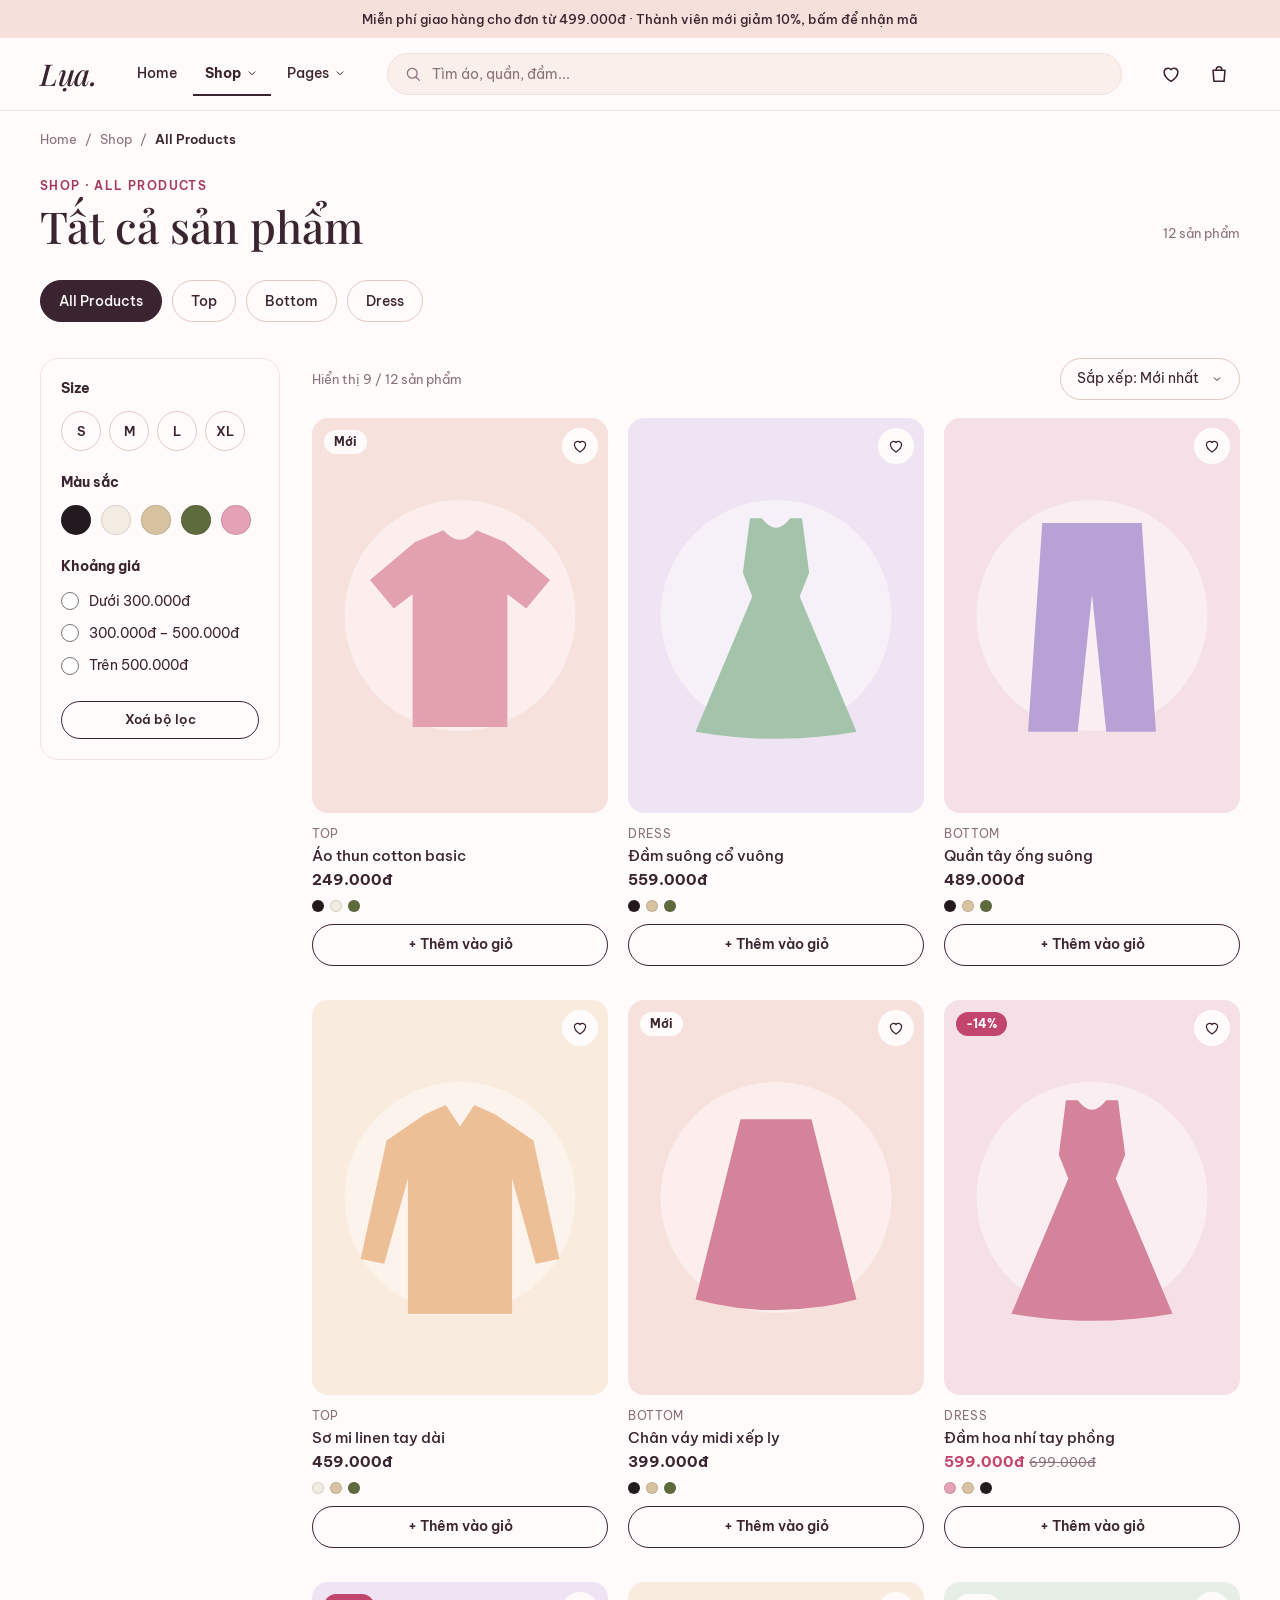
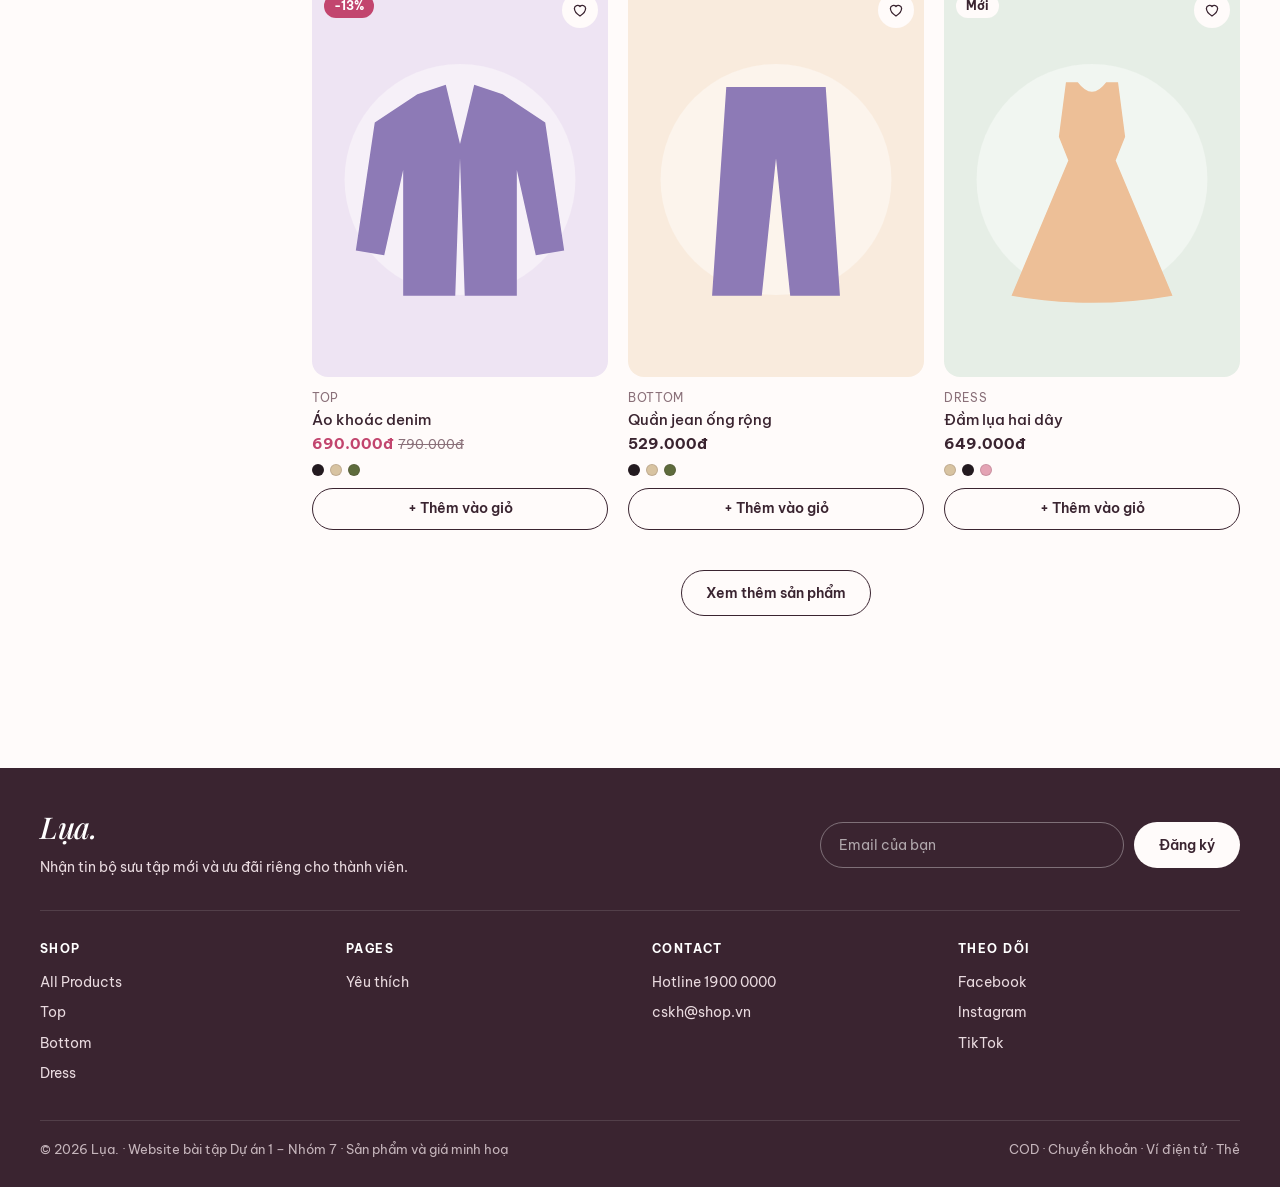
==== all-products.html @ 404c6734 "Web Lụa. theo mockup: Home, All Products, Top, Bottom, Dress, Quick add Co-Authored-By: Claude Opus " ====
<!doctype html>
<html lang="vi">
<head>
  <meta charset="utf-8">
  <meta name="viewport" content="width=device-width, initial-scale=1">
  <title>Tất cả sản phẩm · Lụa.</title>
  <meta name="description" content="Lụa. – shop thời trang nữ: áo, quần, chân váy và đầm màu pastel. Website bài tập Nhóm 7.">
  <meta name="theme-color" content="#FFFBFA">
  <link rel="icon" href="images/favicon.svg" type="image/svg+xml">
  <link rel="preconnect" href="https://fonts.googleapis.com">
  <link rel="preconnect" href="https://fonts.gstatic.com" crossorigin>
  <link rel="stylesheet" href="https://fonts.googleapis.com/css2?family=Be+Vietnam+Pro:wght@400;500;600;700&amp;family=Playfair+Display:ital,wght@0,400..700;1,400..700&amp;display=swap">
  <link rel="stylesheet" href="style.css">
</head>
<body data-page="all-products">
  <a class="skip" href="#main">Bỏ qua menu</a>
  <div class="announce">
    <button type="button" data-open="promo"><span class="d-only">Miễn phí giao hàng cho đơn từ 499.000đ · Thành viên mới giảm 10%, bấm để nhận mã</span><span class="m-only">Giảm 10% cho đơn đầu tiên · Nhận mã</span></button>
  </div>
  <header class="site-header">
    <div class="wrap header-row">
      <div class="h-left m-only">
        <button type="button" class="icon-btn" data-open="menu" aria-label="Mở menu"><svg viewBox="0 0 24 24" fill="none" stroke="currentColor" stroke-width="1.7" stroke-linecap="round" stroke-linejoin="round" aria-hidden="true"><path d="M4 7h16M4 12h16M4 17h11"/></svg></button>
        <button type="button" class="icon-btn" data-open="search" aria-label="Tìm kiếm"><svg viewBox="0 0 24 24" fill="none" stroke="currentColor" stroke-width="1.7" stroke-linecap="round" stroke-linejoin="round" aria-hidden="true"><circle cx="11" cy="11" r="6.5"/><path d="m16 16 4.5 4.5"/></svg></button>
      </div>
      <a class="logo" href="index.html" aria-label="Lụa. – về trang chủ">Lụa.</a>
      <nav class="main-nav d-only" aria-label="Menu chính">
        <a href="index.html">Home</a>
        <div class="dd">
          <a href="all-products.html" class="on">Shop <svg viewBox="0 0 24 24" fill="none" stroke="currentColor" stroke-width="1.7" stroke-linecap="round" stroke-linejoin="round" aria-hidden="true"><path d="m7 10 5 5 5-5"/></svg></a>
          <div class="dd-menu">
            <a href="all-products.html">All Products</a>
            <a href="top.html">Top</a>
            <a href="bottom.html">Bottom</a>
            <a href="dress.html">Dress</a>
            <a href="cart.html" data-page-link="cart" hidden>Shopping Cart</a>
            <a href="checkout.html" data-page-link="checkout" hidden>Checkout</a>
          </div>
        </div>
        <div class="dd">
          <button type="button">Pages <svg viewBox="0 0 24 24" fill="none" stroke="currentColor" stroke-width="1.7" stroke-linecap="round" stroke-linejoin="round" aria-hidden="true"><path d="m7 10 5 5 5-5"/></svg></button>
          <div class="dd-menu">
            <a href="about.html" data-page-link="about" hidden>About Us</a>
            <a href="faq.html" data-page-link="faq" hidden>FAQ</a>
            <button type="button" data-open="wish">Yêu thích</button>
            <a href="orders.html" data-page-link="orders" hidden>Orders</a>
            <a href="address.html" data-page-link="address" hidden>Address</a>
          </div>
        </div>
        <a href="contact.html" data-page-link="contact" hidden>Contact</a>
      </nav>
      <form class="search d-only" action="all-products.html" role="search">
        <svg viewBox="0 0 24 24" fill="none" stroke="currentColor" stroke-width="1.7" stroke-linecap="round" stroke-linejoin="round" aria-hidden="true"><circle cx="11" cy="11" r="6.5"/><path d="m16 16 4.5 4.5"/></svg>
        <input type="search" name="q" placeholder="Tìm áo, quần, đầm..." aria-label="Tìm sản phẩm" maxlength="60">
      </form>
      <div class="header-icons">
        <button type="button" class="icon-btn" data-open="wish" aria-label="Yêu thích"><svg viewBox="0 0 24 24" fill="none" stroke="currentColor" stroke-width="1.7" stroke-linecap="round" stroke-linejoin="round" aria-hidden="true"><path d="M12 20s-7.5-4.6-7.5-10.2A4.3 4.3 0 0 1 12 7.3a4.3 4.3 0 0 1 7.5 2.5C19.5 15.4 12 20 12 20z"/></svg></button>
        <a class="icon-btn d-only" href="profile.html" data-page-link="profile" hidden aria-label="Tài khoản"><svg viewBox="0 0 24 24" fill="none" stroke="currentColor" stroke-width="1.7" stroke-linecap="round" stroke-linejoin="round" aria-hidden="true"><circle cx="12" cy="8" r="3.6"/><path d="M5 20c1-3.6 3.8-5.6 7-5.6s6 2 7 5.6"/></svg></a>
        <button type="button" class="icon-btn" data-open="bag" aria-label="Giỏ hàng"><svg viewBox="0 0 24 24" fill="none" stroke="currentColor" stroke-width="1.7" stroke-linecap="round" stroke-linejoin="round" aria-hidden="true"><path d="M5.5 8h13l-1 12h-11l-1-12z"/><path d="M9 8V7a3 3 0 0 1 6 0v1"/></svg><span class="count-dot zero" data-cart-count>0</span></button>
      </div>
    </div>
  </header>

  <main id="main" class="wrap listing">
    <div class="subbar m-only">
      <a href="index.html" aria-label="Về trang chủ"><svg viewBox="0 0 24 24" fill="none" stroke="currentColor" stroke-width="1.7" stroke-linecap="round" stroke-linejoin="round" aria-hidden="true"><path d="m14 6-6 6 6 6"/></svg></a>
      <span id="subTitle">Tất cả sản phẩm</span>
      <small>SHOP</small>
    </div>
    <nav class="crumbs d-only" aria-label="Đường dẫn">
      <a href="index.html">Home</a><span>/</span><a href="all-products.html">Shop</a><span>/</span><b id="crumbLast">All Products</b>
    </nav>
    <div class="page-head">
      <div>
        <p class="eyebrow" id="pageEyebrow">Shop · All Products</p>
        <h1 id="pageTitle">Tất cả sản phẩm</h1>
      </div>
      <p class="count" id="resultCount"></p>
    </div>
    <p class="search-note" id="searchNote" hidden>Kết quả cho “<b id="searchTerm"></b>”<a class="link" href="all-products.html">Xoá tìm kiếm</a></p>
    <nav class="chips" aria-label="Danh mục">
        <a href="all-products.html" class="on" aria-current="page">All Products</a>
        <a href="top.html">Top</a>
        <a href="bottom.html">Bottom</a>
        <a href="dress.html">Dress</a>
    </nav>
    <div class="shop">
      <aside class="side d-only" aria-label="Bộ lọc">
        <h3>Size</h3>
        <div class="sizes"><button type="button" class="size" data-size="S" aria-pressed="false">S</button><button type="button" class="size" data-size="M" aria-pressed="false">M</button><button type="button" class="size" data-size="L" aria-pressed="false">L</button><button type="button" class="size" data-size="XL" aria-pressed="false">XL</button></div>
        <h3>Màu sắc</h3>
        <div class="swatches"><button type="button" class="swatch" data-color="Đen" style="--c:#231A1F" aria-pressed="false" aria-label="Đen" title="Đen"></button><button type="button" class="swatch" data-color="Trắng kem" style="--c:#F3ECE2" aria-pressed="false" aria-label="Trắng kem" title="Trắng kem"></button><button type="button" class="swatch" data-color="Be" style="--c:#D8C3A1" aria-pressed="false" aria-label="Be" title="Be"></button><button type="button" class="swatch" data-color="Xanh rêu" style="--c:#5E6B3C" aria-pressed="false" aria-label="Xanh rêu" title="Xanh rêu"></button><button type="button" class="swatch" data-color="Hồng" style="--c:#E4A3B4" aria-pressed="false" aria-label="Hồng" title="Hồng"></button></div>
        <h3>Khoảng giá</h3>
        <div class="prices">
            <label><input type="radio" name="price" value="lt300"> Dưới 300.000đ</label>
            <label><input type="radio" name="price" value="mid"> 300.000đ – 500.000đ</label>
            <label><input type="radio" name="price" value="gt500"> Trên 500.000đ</label>
        </div>
        <button type="button" class="btn btn-line btn-sm btn-block" data-clear>Xoá bộ lọc</button>
      </aside>
      <section class="shop-main" aria-label="Sản phẩm">
        <div class="toolbar">
          <div class="sizes m-only" aria-label="Lọc theo size"><button type="button" class="size" data-size="S" aria-pressed="false">S</button><button type="button" class="size" data-size="M" aria-pressed="false">M</button><button type="button" class="size" data-size="L" aria-pressed="false">L</button><button type="button" class="size" data-size="XL" aria-pressed="false">XL</button></div>
          <p class="active-filters d-only" id="activeFilters"></p>
          <label class="sort"><span class="sr">Sắp xếp</span>
            <select id="sort">
              <option value="new">Sắp xếp: Mới nhất</option>
              <option value="asc">Giá: thấp đến cao</option>
              <option value="desc">Giá: cao đến thấp</option>
            </select>
          </label>
        </div>
        <div class="grid grid-3" id="listing"></div>
        <button type="button" class="btn btn-line btn-more" id="more" hidden>Xem thêm sản phẩm</button>
      </section>
    </div>
  </main>

  <footer class="site-footer" id="lien-he">
    <div class="wrap">
      <div class="f-top">
        <div>
          <a class="logo" href="index.html">Lụa.</a>
          <p>Nhận tin bộ sưu tập mới và ưu đãi riêng cho thành viên.</p>
        </div>
        <form class="f-news" id="newsForm">
          <input type="email" required placeholder="Email của bạn" aria-label="Email nhận tin">
          <button class="btn btn-light">Đăng ký</button>
        </form>
      </div>
      <div class="f-cols">
        <div>
          <h4>SHOP</h4>
          <a href="all-products.html">All Products</a>
          <a href="top.html">Top</a>
          <a href="bottom.html">Bottom</a>
          <a href="dress.html">Dress</a>
        </div>
        <div>
          <h4>PAGES</h4>
          <a href="about.html" data-page-link="about" hidden>About Us</a>
          <a href="faq.html" data-page-link="faq" hidden>FAQ</a>
          <button type="button" data-open="wish">Yêu thích</button>
          <a href="orders.html" data-page-link="orders" hidden>Orders</a>
          <a href="address.html" data-page-link="address" hidden>Address</a>
        </div>
        <div>
          <h4>CONTACT</h4>
          <a href="contact.html" data-page-link="contact" hidden>Liên hệ</a>
          <span>Hotline 1900 0000</span>
          <span>cskh@shop.vn</span>
        </div>
        <div>
          <h4>THEO DÕI</h4>
          <span>Facebook</span>
          <span>Instagram</span>
          <span>TikTok</span>
        </div>
      </div>
      <div class="f-bottom">
        <span>© 2026 Lụa. · Website bài tập Dự án 1 – Nhóm 7 · Sản phẩm và giá minh hoạ</span>
        <span>COD · Chuyển khoản · Ví điện tử · Thẻ</span>
      </div>
    </div>
  </footer>

  <dialog id="menu" class="drawer drawer-left" aria-label="Menu">
    <div class="drawer-head">
      <a class="logo" href="index.html">Lụa.</a>
      <button type="button" class="x" data-close aria-label="Đóng"><svg viewBox="0 0 24 24" fill="none" stroke="currentColor" stroke-width="1.7" stroke-linecap="round" stroke-linejoin="round" aria-hidden="true"><path d="M6 6l12 12M18 6 6 18"/></svg></button>
    </div>
    <nav class="menu-nav" aria-label="Menu">
      <a class="menu-top" href="index.html">Home</a>
      <p class="menu-label">Shop</p>
      <a href="all-products.html">All Products</a>
      <a href="top.html">Top</a>
      <a href="bottom.html">Bottom</a>
      <a href="dress.html">Dress</a>
      <a href="cart.html" data-page-link="cart" hidden>Shopping Cart</a>
      <a href="checkout.html" data-page-link="checkout" hidden>Checkout</a>
      <p class="menu-label">Pages</p>
      <a href="about.html" data-page-link="about" hidden>About Us</a>
      <a href="faq.html" data-page-link="faq" hidden>FAQ</a>
      <button type="button" data-open="wish">Yêu thích</button>
      <a href="orders.html" data-page-link="orders" hidden>Orders</a>
      <a href="address.html" data-page-link="address" hidden>Address</a>
      <a class="menu-top" href="contact.html" data-page-link="contact" hidden>Contact</a>
    </nav>
    <div class="btn-row" data-page-link="profile" hidden>
      <a class="btn btn-pink btn-sm" href="profile.html">Đăng nhập</a>
      <a class="btn btn-line btn-sm" href="profile.html">Đăng ký</a>
    </div>
  </dialog>

  <dialog id="search" class="search-sheet" aria-label="Tìm kiếm">
    <form action="all-products.html" role="search">
      <div class="search">
        <svg viewBox="0 0 24 24" fill="none" stroke="currentColor" stroke-width="1.7" stroke-linecap="round" stroke-linejoin="round" aria-hidden="true"><circle cx="11" cy="11" r="6.5"/><path d="m16 16 4.5 4.5"/></svg>
        <input type="search" name="q" placeholder="Tìm áo, quần, đầm..." aria-label="Tìm sản phẩm" maxlength="60">
      </div>
      <button class="btn btn-pink btn-sm">Tìm</button>
    </form>
  </dialog>

  <dialog id="quick" class="modal sheet" aria-labelledby="quickName">
    <form id="quickForm">
      <button type="button" class="x" data-close aria-label="Đóng"><svg viewBox="0 0 24 24" fill="none" stroke="currentColor" stroke-width="1.7" stroke-linecap="round" stroke-linejoin="round" aria-hidden="true"><path d="M6 6l12 12M18 6 6 18"/></svg></button>
      <div class="q-head">
        <img id="quickImg" src="images/p11.svg" alt="" width="600" height="800">
        <div>
          <p class="card-cat" id="quickCat"></p>
          <h3 id="quickName"></h3>
          <p class="card-price" id="quickPrice"></p>
        </div>
      </div>
      <div class="q-row"><span>Size: <b id="quickSizeLabel"></b></span><button type="button" class="link" data-open="sizeGuide">Hướng dẫn chọn size</button></div>
      <div class="choice" id="quickSizes" role="radiogroup" aria-label="Chọn size"></div>
      <div class="q-row"><span>Màu: <b id="quickColorLabel"></b></span></div>
      <div class="choice" id="quickColors" role="radiogroup" aria-label="Chọn màu"></div>
      <div class="q-buy">
        <div class="qty">
          <button type="button" data-step="-1" aria-label="Bớt 1">−</button>
          <input id="quickQty" value="1" inputmode="numeric" aria-label="Số lượng">
          <button type="button" data-step="1" aria-label="Thêm 1">+</button>
        </div>
        <button class="btn btn-pink" id="quickSubmit">Thêm vào giỏ</button>
      </div>
    </form>
  </dialog>

  <dialog id="bag" class="drawer drawer-right" aria-labelledby="bagTitle">
    <div class="drawer-head">
      <h2 id="bagTitle">Giỏ hàng (0)</h2>
      <button type="button" class="x" data-close aria-label="Đóng"><svg viewBox="0 0 24 24" fill="none" stroke="currentColor" stroke-width="1.7" stroke-linecap="round" stroke-linejoin="round" aria-hidden="true"><path d="M6 6l12 12M18 6 6 18"/></svg></button>
    </div>
    <div class="ship-note" id="shipNote" hidden>
      <span id="shipText"></span>
      <div class="ship-bar"><span id="shipBar"></span></div>
    </div>
    <div class="rows" id="bagRows"></div>
    <div class="bag-foot" id="bagFoot" hidden>
      <div class="bag-total"><span>Tạm tính</span><b id="bagTotal">0đ</b></div>
      <p class="note">Phí giao hàng và mã giảm giá tính ở bước thanh toán.</p>
      <a class="btn btn-pink btn-block" href="checkout.html" data-page-link="checkout" hidden>Thanh toán</a>
      <a class="btn btn-line btn-block" href="cart.html" data-page-link="cart" hidden>Xem giỏ hàng</a>
      <button type="button" class="link" data-close>Tiếp tục mua sắm</button>
    </div>
  </dialog>

  <dialog id="wish" class="drawer drawer-right" aria-labelledby="wishTitle">
    <div class="drawer-head">
      <h2 id="wishTitle">Yêu thích (0)</h2>
      <button type="button" class="x" data-close aria-label="Đóng"><svg viewBox="0 0 24 24" fill="none" stroke="currentColor" stroke-width="1.7" stroke-linecap="round" stroke-linejoin="round" aria-hidden="true"><path d="M6 6l12 12M18 6 6 18"/></svg></button>
    </div>
    <div class="rows" id="wishRows"></div>
  </dialog>

  <dialog id="sizeGuide" class="modal" aria-labelledby="sizeTitle">
    <button type="button" class="x" data-close aria-label="Đóng"><svg viewBox="0 0 24 24" fill="none" stroke="currentColor" stroke-width="1.7" stroke-linecap="round" stroke-linejoin="round" aria-hidden="true"><path d="M6 6l12 12M18 6 6 18"/></svg></button>
    <h2 id="sizeTitle">Bảng size</h2>
    <p class="lead">Đối chiếu chiều cao và cân nặng. Nếu nằm giữa hai size, nên chọn size lớn hơn.</p>
    <table class="size-table">
      <thead><tr><th>Size</th><th>Chiều cao</th><th>Cân nặng</th><th>Vòng eo</th></tr></thead>
      <tbody>
        <tr><td>S</td><td>1m50 – 1m55</td><td>40 – 45 kg</td><td>62 – 66 cm</td></tr>
        <tr><td>M</td><td>1m55 – 1m60</td><td>45 – 50 kg</td><td>66 – 70 cm</td></tr>
        <tr><td>L</td><td>1m60 – 1m65</td><td>50 – 55 kg</td><td>70 – 74 cm</td></tr>
        <tr><td>XL</td><td>1m65 – 1m70</td><td>55 – 62 kg</td><td>74 – 78 cm</td></tr>
      </tbody>
    </table>
  </dialog>

  <dialog id="promo" class="promo" aria-labelledby="promoTitle">
    <button type="button" class="x" data-close aria-label="Đóng"><svg viewBox="0 0 24 24" fill="none" stroke="currentColor" stroke-width="1.7" stroke-linecap="round" stroke-linejoin="round" aria-hidden="true"><path d="M6 6l12 12M18 6 6 18"/></svg></button>
    <img src="images/promo.svg" alt="" width="1000" height="400">
    <div class="promo-body">
      <p class="eyebrow">Thành viên mới</p>
      <h3 id="promoTitle">Giảm 10% cho đơn đầu tiên</h3>
      <form id="promoForm" class="stack">
        <p>Để lại email, Lụa. gửi mã giảm giá và báo sớm khi có bộ sưu tập mới.</p>
        <input type="email" required placeholder="Email của bạn" aria-label="Email nhận mã">
        <button class="btn btn-pink">Nhận mã giảm giá</button>
        <button type="button" class="later" data-close>Để sau</button>
      </form>
      <div id="promoDone" class="stack" hidden>
        <p>Mã giảm 10% của bạn, nhập ở bước thanh toán:</p>
        <span class="code">LUA10</span>
        <button type="button" class="btn btn-line" data-close>Tiếp tục mua sắm</button>
      </div>
    </div>
  </dialog>

  <div class="toast" id="toast" role="status" aria-live="polite" hidden>
    <span class="toast-ic"><svg viewBox="0 0 24 24" fill="none" stroke="currentColor" stroke-width="1.7" stroke-linecap="round" stroke-linejoin="round" aria-hidden="true"><path d="m5 12.5 4.5 4.5L19 7.5"/></svg></span>
    <div><b id="toastTitle"></b><small id="toastText"></small></div>
    <button type="button" class="x" data-toast-close aria-label="Đóng"><svg viewBox="0 0 24 24" fill="none" stroke="currentColor" stroke-width="1.7" stroke-linecap="round" stroke-linejoin="round" aria-hidden="true"><path d="M6 6l12 12M18 6 6 18"/></svg></button>
    <div class="toast-actions" id="toastActions">
      <button type="button" class="btn btn-line btn-sm" data-toast-close>Mua tiếp</button>
      <button type="button" class="btn btn-pink btn-sm" data-open="bag">Xem giỏ hàng</button>
    </div>
  </div>

  <script src="app.js"></script>
</body>
</html>
---- style.css ----
/* Lụa. – Nhóm 7 · Trang mua sắm (việc 10)
   Màu, chữ và nút lấy theo style guide Lụa. trong Figma. */

:root {
  --bg: #FFFBFA;        /* Nền trang */
  --soft: #FBEFEC;      /* Nền hồng nhạt */
  --soft-2: #F5E0DB;    /* Nền hồng đậm */
  --ink: #3A2430;       /* Chữ chính */
  --ink-2: #5E4452;     /* Chữ phụ */
  --muted: #8A7079;     /* Chữ mờ */
  --accent: #C2456E;    /* Nút, điểm nhấn */
  --accent-dark: #A8355B;
  --line: #E2C8C3;      /* Đường viền */
  --line-soft: #F0E2DE;
  --on-dark: #E9DADF;
  --serif: 'Playfair Display', Georgia, serif;
  --sans: 'Be Vietnam Pro', Arial, sans-serif;
  --radius: 16px;
  --wrap: 1200px;
}

* { box-sizing: border-box; }
html { -webkit-text-size-adjust: 100%; }
body { margin: 0; background: var(--bg); color: var(--ink); font: 15px/1.6 var(--sans); -webkit-font-smoothing: antialiased; }
img { display: block; max-width: 100%; height: auto; }
a { color: inherit; text-decoration: none; }
button, input, select { font: inherit; color: inherit; }
button { cursor: pointer; background: none; border: 0; padding: 0; }
h1, h2, h3, h4 { margin: 0; font-weight: 500; }
p { margin: 0; }
:focus-visible { outline: 2px solid var(--accent); outline-offset: 3px; border-radius: 6px; }
[hidden] { display: none !important; }
body:has(dialog[open]) { overflow: hidden; }
.sr { position: absolute; width: 1px; height: 1px; overflow: hidden; clip: rect(0 0 0 0); white-space: nowrap; }
.skip { position: absolute; left: -999px; top: 8px; background: var(--ink); color: #fff; padding: 8px 14px; border-radius: 99px; z-index: 50; }
.skip:focus { left: 8px; }
.wrap { max-width: calc(var(--wrap) + 48px); margin: 0 auto; padding: 0 24px; }
.m-only { display: none !important; }

/* ---------- Chữ ---------- */
.logo { font: italic 500 30px/1 var(--serif); letter-spacing: -0.5px; white-space: nowrap; }
.eyebrow { font-size: 12px; font-weight: 600; letter-spacing: 0.12em; text-transform: uppercase; color: var(--accent-dark); }
.display { font: italic 500 clamp(44px, 5.2vw, 72px)/1.05 var(--serif); }
.lead { color: var(--ink-2); font-size: 16px; }
h1 { font: 500 44px/1.15 var(--serif); }
h2 { font: 500 32px/1.2 var(--serif); }

/* ---------- Nút ---------- */
.btn { display: inline-flex; align-items: center; justify-content: center; gap: 8px; min-height: 46px; padding: 0 24px; border-radius: 999px; font-weight: 600; font-size: 14px; border: 1.5px solid transparent; transition: background .2s, color .2s, border-color .2s; white-space: nowrap; }
.btn svg { width: 16px; height: 16px; }
.btn-pink { background: var(--accent); color: #FFFBFA; }
.btn-pink:hover { background: var(--accent-dark); }
.btn-line { border-color: var(--ink); color: var(--ink); background: transparent; }
.btn-line:hover { background: var(--ink); color: var(--bg); }
.btn-light { background: var(--bg); color: var(--ink); }
.btn-light:hover { background: var(--soft-2); }
.btn-sm { min-height: 38px; padding: 0 18px; font-size: 13px; }
.btn-block { width: 100%; }
.btn-row { display: flex; flex-wrap: wrap; gap: 12px; }
.link-under { text-decoration: underline; text-underline-offset: 4px; font-weight: 600; font-size: 14px; }
.link { color: var(--ink-2); font-size: 13px; text-decoration: underline; text-underline-offset: 3px; }
.icon-btn { position: relative; display: inline-grid; place-items: center; width: 42px; height: 42px; border-radius: 999px; }
.icon-btn:hover { background: var(--soft); }
.icon-btn svg { width: 22px; height: 22px; }

/* ---------- Thanh thông báo, header ---------- */
.announce { background: var(--soft-2); text-align: center; }
.announce button { width: 100%; padding: 9px 16px; font-size: 12.5px; font-weight: 500; color: var(--ink); }
.announce button:hover { text-decoration: underline; text-underline-offset: 3px; }
.site-header { position: sticky; top: 0; z-index: 20; background: rgba(255, 251, 250, .96); backdrop-filter: blur(8px); border-bottom: 1px solid var(--line-soft); }
.header-row { display: flex; align-items: center; gap: 28px; height: 72px; }
.main-nav { display: flex; align-items: center; gap: 4px; }
.main-nav > a, .dd > a, .dd > button { display: inline-flex; align-items: center; gap: 4px; padding: 10px 12px; font-size: 14px; font-weight: 500; border-bottom: 2px solid transparent; }
.main-nav svg { width: 14px; height: 14px; }
.main-nav .on { font-weight: 700; border-bottom-color: var(--ink); }
.dd { position: relative; }
.dd-menu { display: none; position: absolute; top: 100%; left: 0; min-width: 210px; padding: 8px; background: var(--bg); border: 1px solid var(--line); border-radius: 14px; box-shadow: 0 14px 34px rgba(58, 36, 48, .1); }
.dd:hover .dd-menu, .dd:focus-within .dd-menu { display: grid; }
.dd-menu a, .dd-menu button { padding: 8px 12px; border-radius: 8px; font-size: 14px; text-align: left; }
.dd-menu a:hover, .dd-menu button:hover { background: var(--soft); }
.search { flex: 1; display: flex; align-items: center; gap: 8px; height: 42px; padding: 0 16px; background: var(--soft); border: 1px solid var(--line-soft); border-radius: 999px; }
.search svg { width: 18px; height: 18px; color: var(--muted); flex: none; }
.search input { flex: 1; min-width: 0; border: 0; background: transparent; outline: 0; font-size: 14px; }
.search input::placeholder { color: var(--muted); }
.search:focus-within { border-color: var(--line); background: #fff; }
.header-icons { display: flex; align-items: center; gap: 6px; margin-left: auto; }
.count-dot { position: absolute; top: 2px; right: 0; min-width: 18px; height: 18px; padding: 0 5px; border-radius: 99px; background: var(--accent); color: #fff; font-size: 11px; font-weight: 700; line-height: 18px; text-align: center; }
.count-dot.zero { display: none; }

/* ---------- Trang chủ ---------- */
.hero { margin-top: 28px; }
.hero-card { display: grid; grid-template-columns: 1.05fr 1fr; gap: 40px; align-items: center; padding: 48px 56px; background: var(--soft-2); border-radius: 24px; }
.hero-text { display: grid; gap: 18px; }
.hero-text .btn-row { margin-top: 8px; }
.hero-img img { width: 100%; aspect-ratio: 5 / 4; object-fit: cover; border-radius: 20px; }
.cats { display: grid; grid-template-columns: repeat(3, 1fr); gap: 20px; margin-top: 24px; }
.cat { position: relative; overflow: hidden; border-radius: 20px; }
.cat img { width: 100%; aspect-ratio: 8 / 9; object-fit: cover; transition: transform .35s; }
.cat:hover img { transform: scale(1.03); }
.cat .pill { position: absolute; left: 18px; bottom: 18px; display: inline-flex; align-items: center; gap: 4px; padding: 8px 16px; background: var(--bg); border-radius: 999px; font-size: 14px; font-weight: 600; }
.cat .pill svg { width: 14px; height: 14px; }
.block { margin-top: 64px; }
.block-head { display: flex; align-items: baseline; justify-content: space-between; gap: 16px; margin-bottom: 24px; }
.perks { list-style: none; margin: 56px 0 0; padding: 22px 28px; display: grid; grid-template-columns: repeat(3, 1fr); gap: 20px; background: var(--soft); border-radius: 20px; }
.perks li { display: flex; align-items: center; gap: 14px; }
.perks svg, .help-ic svg { width: 22px; height: 22px; color: var(--accent); }
.perks .ic, .help-ic { display: grid; place-items: center; width: 46px; height: 46px; flex: none; border-radius: 999px; background: var(--bg); }
.perks b { display: block; font-size: 14px; }
.perks small { color: var(--muted); font-size: 12.5px; }
.about { display: grid; grid-template-columns: 1fr 1fr; gap: 56px; align-items: center; margin-top: 72px; }
.about img { width: 100%; aspect-ratio: 5 / 4; object-fit: cover; border-radius: 20px; }
.about > div { display: grid; gap: 16px; justify-items: start; }
.about p:not(.eyebrow) { color: var(--ink-2); }
.help { display: flex; align-items: center; gap: 18px; margin-top: 56px; padding: 22px 26px; background: #F8E1E8; border-radius: 20px; }
.help > div:nth-child(2) { flex: 1; }
.help b { display: block; font-size: 16px; }
.help p { color: var(--ink-2); font-size: 14px; }

/* ---------- Trang danh mục ---------- */
.listing { padding-top: 18px; padding-bottom: 72px; }
.crumbs { display: flex; gap: 8px; font-size: 13px; color: var(--muted); }
.crumbs a:hover { color: var(--ink); text-decoration: underline; }
.crumbs b { color: var(--ink); font-weight: 600; }
.page-head { display: flex; align-items: flex-end; justify-content: space-between; gap: 16px; margin-top: 26px; }
.page-head > div { display: grid; gap: 6px; }
.count { color: var(--muted); font-size: 13px; padding-bottom: 8px; }
.search-note { margin-top: 12px; color: var(--ink-2); font-size: 14px; }
.search-note a { margin-left: 8px; }
.chips { display: flex; flex-wrap: wrap; gap: 10px; margin: 28px 0 36px; }
.chips a { padding: 9px 18px; border: 1px solid var(--line); border-radius: 999px; font-size: 14px; font-weight: 500; background: var(--bg); }
.chips a:hover { border-color: var(--ink); }
.chips a.on { background: var(--ink); border-color: var(--ink); color: var(--bg); }
.shop { display: grid; grid-template-columns: 240px 1fr; gap: 32px; align-items: start; }
.side { position: sticky; top: 96px; display: grid; gap: 14px; padding: 20px; border: 1px solid var(--line-soft); border-radius: 18px; background: var(--bg); }
.side h3 { font: 700 14px/1.3 var(--sans); }
.side h3:not(:first-child) { margin-top: 8px; }
.sizes { display: flex; gap: 8px; }
.size { width: 40px; height: 40px; border-radius: 999px; border: 1px solid var(--line); font-size: 13px; font-weight: 600; background: var(--bg); }
.size:hover { border-color: var(--ink); }
.size[aria-pressed="true"] { background: var(--ink); border-color: var(--ink); color: var(--bg); }
.swatches { display: flex; flex-wrap: wrap; gap: 10px; }
.swatch { width: 30px; height: 30px; border-radius: 999px; background: var(--c); border: 1px solid rgba(58, 36, 48, .15); }
.swatch[aria-pressed="true"] { box-shadow: 0 0 0 2px var(--bg), 0 0 0 4px var(--ink); }
.prices { display: grid; gap: 10px; }
.prices label { display: flex; align-items: center; gap: 10px; font-size: 14px; cursor: pointer; }
.prices input { width: 18px; height: 18px; margin: 0; accent-color: var(--accent); }
.side .btn { margin-top: 10px; }
.toolbar { display: flex; align-items: center; justify-content: space-between; gap: 12px; min-height: 42px; margin-bottom: 18px; }
.active-filters { color: var(--muted); font-size: 13px; }
.sort select { height: 42px; padding: 0 40px 0 16px; border: 1px solid var(--line); border-radius: 999px; background: var(--bg) url("data:image/svg+xml,%3Csvg xmlns='http://www.w3.org/2000/svg' width='12' height='12' viewBox='0 0 24 24' fill='none' stroke='%233A2430' stroke-width='2'%3E%3Cpath d='m6 9 6 6 6-6'/%3E%3C/svg%3E") no-repeat right 16px center; appearance: none; -webkit-appearance: none; font-size: 13.5px; cursor: pointer; }
.btn-more { display: flex; margin: 40px auto 0; }
.empty { grid-column: 1 / -1; padding: 40px 0; text-align: center; color: var(--ink-2); }
.empty .btn { margin-top: 14px; }

/* ---------- Thẻ sản phẩm ---------- */
.grid { display: grid; gap: 34px 20px; }
.grid-3 { grid-template-columns: repeat(3, minmax(0, 1fr)); }
.grid-4 { grid-template-columns: repeat(4, minmax(0, 1fr)); }
.card { display: flex; flex-direction: column; }
.card-media { position: relative; overflow: hidden; border-radius: var(--radius); }
.card-img { display: block; width: 100%; }
.card-img img { width: 100%; aspect-ratio: 3 / 4; object-fit: cover; transition: transform .35s; }
.card-img:hover img { transform: scale(1.03); }
.badge { position: absolute; top: 12px; left: 12px; padding: 3px 10px; border-radius: 999px; background: var(--bg); font-size: 11.5px; font-weight: 700; }
.badge.sale { background: var(--accent); color: #fff; }
.heart { position: absolute; top: 10px; right: 10px; display: grid; place-items: center; width: 36px; height: 36px; border-radius: 999px; background: var(--bg); }
.heart svg { width: 18px; height: 18px; }
.heart.on svg { fill: var(--accent); stroke: var(--accent); }
.card-cat { margin-top: 12px; color: var(--muted); font-size: 11.5px; letter-spacing: .06em; text-transform: uppercase; }
.card-name { margin-top: 2px; font: 500 15px/1.4 var(--sans); }
.card-price { margin-top: 2px; font-weight: 700; font-size: 15px; }
.card-price .sale { color: var(--accent); }
.card-price del, .row del { margin-left: 2px; color: var(--muted); font-weight: 400; font-size: 13px; }
.dots { display: flex; gap: 6px; margin: 8px 0 12px; }
.dots span { width: 12px; height: 12px; border-radius: 999px; background: var(--c); border: 1px solid rgba(58, 36, 48, .15); }
.card .btn-line { margin-top: auto; min-height: 42px; font-size: 13.5px; }

/* ---------- Footer ---------- */
.site-footer { margin-top: 80px; background: var(--ink); color: var(--on-dark); font-size: 14px; }
.site-footer .logo { color: #fff; }
.f-top { display: flex; align-items: center; justify-content: space-between; gap: 32px; padding: 44px 0 32px; border-bottom: 1px solid rgba(255, 255, 255, .12); }
.f-top p { margin-top: 10px; }
.f-news { display: flex; gap: 10px; width: min(420px, 100%); }
.f-news input { flex: 1; min-width: 0; height: 46px; padding: 0 18px; border-radius: 999px; border: 1px solid rgba(255, 255, 255, .35); background: transparent; color: #fff; outline: 0; }
.f-news input::placeholder { color: rgba(255, 255, 255, .6); }
.f-news input:focus { border-color: #fff; }
.f-cols { display: grid; grid-template-columns: repeat(4, 1fr); gap: 24px; padding: 32px 0; }
.f-cols h4 { margin-bottom: 12px; font: 700 12px/1 var(--sans); letter-spacing: .12em; color: #fff; }
.f-cols a, .f-cols span, .f-cols button { display: block; padding: 4px 0; text-align: left; }
.f-cols a:hover, .f-cols button:hover { color: #fff; text-decoration: underline; text-underline-offset: 3px; }
.f-bottom { display: flex; justify-content: space-between; gap: 16px; flex-wrap: wrap; padding: 18px 0 28px; border-top: 1px solid rgba(255, 255, 255, .12); font-size: 12.5px; color: rgba(233, 218, 223, .8); }

/* ---------- Hộp thoại ---------- */
dialog { padding: 0; border: 0; color: var(--ink); background: var(--bg); max-width: calc(100vw - 32px); max-height: calc(100dvh - 32px); }
dialog::backdrop { background: rgba(32, 20, 27, .55); }
.modal { width: 460px; border-radius: 20px; padding: 26px; }
.x { position: absolute; top: 14px; right: 14px; display: grid; place-items: center; width: 36px; height: 36px; border-radius: 999px; }
.x:hover { background: var(--soft); }
.x svg { width: 20px; height: 20px; }
.drawer { margin: 0; height: 100dvh; max-height: 100dvh; width: min(400px, 88vw); padding: 24px; overflow-y: auto; }
.drawer-left { margin-right: auto; }
.drawer-right { margin-left: auto; display: none; flex-direction: column; }
.drawer-right[open] { display: flex; }
.drawer-head { display: flex; align-items: center; justify-content: space-between; padding-bottom: 16px; border-bottom: 1px solid var(--line-soft); }
.drawer-head .x { position: static; }
.drawer-head h2 { font-size: 26px; }
.menu-nav { display: grid; padding: 12px 0 20px; }
.menu-nav a, .menu-nav button { padding: 9px 0 9px 8px; text-align: left; font-size: 15px; }
.menu-nav .menu-top { padding-left: 0; font: 500 18px/1.4 var(--serif); }
.menu-label { margin-top: 12px; font-size: 12px; font-weight: 700; letter-spacing: .12em; color: var(--accent-dark); text-transform: uppercase; }
.search-sheet { margin: 0 auto auto; width: 100%; max-width: 100%; border-radius: 0 0 20px 20px; padding: 18px 16px; }
.search-sheet form { display: flex; gap: 10px; }
.search-sheet .search { height: 46px; }

/* Quick add */
.q-head { display: flex; gap: 16px; align-items: center; padding-right: 36px; }
.q-head img { width: 84px; height: 112px; object-fit: cover; border-radius: 12px; }
.q-head h3 { font: 600 17px/1.35 var(--sans); }
.q-row { display: flex; justify-content: space-between; align-items: center; margin: 22px 0 10px; font-size: 14px; }
.choice { display: flex; flex-wrap: wrap; gap: 10px; }
.choice label { position: relative; cursor: pointer; }
.choice input { position: absolute; opacity: 0; inset: 0; margin: 0; cursor: pointer; }
.choice .size { display: grid; place-items: center; }
.choice input:checked + .size { background: var(--ink); border-color: var(--ink); color: var(--bg); }
.choice input:focus-visible + span { outline: 2px solid var(--accent); outline-offset: 3px; }
.choice .swatch { display: block; width: 34px; height: 34px; }
.choice input:checked + .swatch { box-shadow: 0 0 0 2px var(--bg), 0 0 0 4px var(--ink); }
.q-buy { display: flex; gap: 12px; margin-top: 24px; }
.q-buy .btn { flex: 1; }
.qty { display: inline-flex; align-items: center; height: 46px; border: 1px solid var(--line); border-radius: 999px; }
.qty button { width: 38px; height: 100%; font-size: 18px; }
.qty input { width: 32px; border: 0; background: transparent; text-align: center; outline: 0; font-weight: 600; }
.qty.sm { height: 34px; }
.qty.sm button { width: 30px; font-size: 15px; }
.qty.sm input { width: 24px; font-size: 13px; }

/* Giỏ hàng, yêu thích */
.ship-note { margin: 16px 0 4px; padding: 12px 14px; border-radius: 12px; background: var(--soft); font-size: 13px; }
.ship-bar { height: 6px; margin-top: 8px; border-radius: 99px; background: var(--line-soft); overflow: hidden; }
.ship-bar span { display: block; height: 100%; background: var(--accent); border-radius: 99px; }
.rows { flex: 1; padding: 6px 0; }
.row { display: flex; gap: 14px; padding: 16px 0; border-bottom: 1px solid var(--line-soft); }
.row img { width: 70px; height: 93px; object-fit: cover; border-radius: 10px; flex: none; }
.row > div { flex: 1; display: grid; gap: 4px; align-content: start; }
.row b { font-weight: 600; font-size: 14px; }
.row small { color: var(--muted); font-size: 12.5px; }
.row-foot { display: flex; align-items: center; justify-content: space-between; gap: 8px; margin-top: 4px; }
.row .remove { justify-self: start; color: var(--muted); font-size: 12.5px; text-decoration: underline; }
.row small .sale { color: var(--accent); font-weight: 600; }
.bag-empty { padding: 36px 0; color: var(--ink-2); text-align: center; }
.bag-foot { display: grid; gap: 10px; padding-top: 16px; border-top: 1px solid var(--line-soft); }
.bag-total { display: flex; justify-content: space-between; font-size: 16px; }
.bag-total b { font-size: 18px; }
.bag-foot .note { color: var(--muted); font-size: 12.5px; }

/* Bảng size, mã giảm giá */
.size-table { width: 100%; margin-top: 14px; border-collapse: collapse; font-size: 14px; }
.size-table th, .size-table td { padding: 9px 10px; border: 1px solid var(--line); text-align: left; }
.size-table thead { background: var(--soft); }
.promo { width: 420px; border-radius: 20px; overflow: hidden; }
.promo img { width: 100%; aspect-ratio: 5 / 2; object-fit: cover; }
.promo-body { display: grid; gap: 12px; padding: 22px 24px 24px; }
.promo-body h3 { font: italic 500 28px/1.2 var(--serif); }
.promo-body p:not(.eyebrow) { color: var(--ink-2); font-size: 14px; }
.promo-body input { height: 46px; padding: 0 18px; border: 1px solid var(--line); border-radius: 999px; background: #fff; outline: 0; }
.promo-body input:focus { border-color: var(--ink); }
.stack { display: grid; gap: 12px; }
.promo-body .later { justify-self: center; color: var(--muted); font-size: 13px; text-decoration: underline; }
.code { justify-self: start; padding: 10px 18px; border: 1.5px dashed var(--accent); border-radius: 12px; font: 700 20px/1 var(--sans); letter-spacing: .12em; color: var(--accent-dark); }

/* Thông báo đã thêm vào giỏ */
.toast { position: fixed; z-index: 60; top: 88px; right: 24px; width: min(360px, calc(100vw - 32px)); display: grid; grid-template-columns: auto 1fr auto; gap: 4px 12px; align-items: start; padding: 16px; background: var(--bg); border: 1px solid var(--line); border-radius: 16px; box-shadow: 0 18px 40px rgba(58, 36, 48, .16); }
.toast-ic { display: grid; place-items: center; width: 28px; height: 28px; border-radius: 99px; background: var(--accent); color: #fff; }
.toast-ic svg { width: 16px; height: 16px; }
.toast b { display: block; font-size: 14px; }
.toast small { color: var(--muted); font-size: 12.5px; }
.toast .x { position: static; width: 28px; height: 28px; }
.toast-actions { grid-column: 1 / -1; display: grid; grid-template-columns: 1fr 1fr; gap: 10px; margin-top: 10px; }

/* ---------- Máy tính bảng ---------- */
@media (max-width: 1100px) {
  .header-row { gap: 16px; }
  .main-nav > a, .dd > a, .dd > button { padding: 10px 8px; }
  .grid-4 { grid-template-columns: repeat(3, minmax(0, 1fr)); }
  .grid-4 .card:nth-child(4) { display: none; }
  .shop { grid-template-columns: 210px 1fr; gap: 24px; }
  .side .sizes { gap: 6px; }
  .side .size { width: 36px; height: 36px; }
}

/* ---------- Điện thoại ---------- */
@media (max-width: 900px) {
  .m-only { display: revert !important; }
  .d-only { display: none !important; }
  body { font-size: 14px; }
  .wrap { padding: 0 16px; }
  .header-row { display: grid; grid-template-columns: 1fr auto 1fr; height: 60px; gap: 0; }
  .h-left { display: flex !important; gap: 2px; }
  .header-icons { justify-content: flex-end; gap: 2px; }
  .logo { font-size: 28px; }
  .site-header .logo { justify-self: center; }
  .hero { margin-top: 16px; }
  .hero-card { grid-template-columns: 1fr; gap: 22px; padding: 24px 20px 20px; border-radius: 20px; }
  .hero-text { gap: 14px; }
  .display { font-size: 46px; }
  .lead { font-size: 15px; }
  .cats { gap: 10px; margin-top: 16px; }
  .cat { border-radius: 14px; }
  .cat img { aspect-ratio: 3 / 4; }
  .cat .pill { left: 8px; bottom: auto; top: 50%; transform: translateY(-50%); padding: 5px 10px; font-size: 12px; }
  .cat .pill svg { display: none; }
  .block { margin-top: 44px; }
  .block-head { margin-bottom: 16px; }
  h2 { font-size: 26px; }
  h1 { font-size: 34px; }
  .grid-3, .grid-4 { grid-template-columns: repeat(2, minmax(0, 1fr)); gap: 26px 12px; }
  .grid-4 .card:nth-child(4) { display: flex; }
  .perks { grid-template-columns: 1fr; gap: 0; margin-top: 40px; padding: 6px 18px; }
  .perks li { padding: 14px 0; }
  .perks li + li { border-top: 1px solid var(--line); }
  .about { grid-template-columns: 1fr; gap: 22px; margin-top: 44px; }
  .help { flex-wrap: wrap; margin-top: 40px; padding: 18px; }
  .help > div:nth-child(2) { flex-basis: calc(100% - 64px); }
  .subbar { display: flex !important; align-items: center; gap: 10px; margin: 0 -16px; padding: 4px 16px 12px; border-bottom: 1px solid var(--line-soft); font-weight: 600; }
  .subbar a { display: grid; place-items: center; width: 32px; height: 32px; margin-left: -8px; }
  .subbar svg { width: 18px; height: 18px; }
  .subbar small { margin-left: auto; color: var(--muted); font-size: 11.5px; letter-spacing: .1em; font-weight: 500; }
  .listing { padding-top: 12px; padding-bottom: 48px; }
  .page-head { margin-top: 20px; }
  .chips { gap: 8px; margin: 20px 0 22px; }
  .chips a { padding: 8px 14px; font-size: 13px; }
  .shop { display: block; }
  .toolbar { margin-bottom: 20px; }
  .toolbar .sizes { display: flex !important; gap: 6px; }
  .size { width: 36px; height: 36px; }
  .sort select { height: 38px; padding: 0 34px 0 14px; background-position: right 12px center; }
  .card-name { font-size: 13.5px; }
  .card-price { font-size: 14px; }
  .heart { width: 32px; height: 32px; top: 8px; right: 8px; }
  .heart svg { width: 16px; height: 16px; }
  .badge { top: 10px; left: 10px; font-size: 11px; }
  .card .btn-line { min-height: 38px; font-size: 12.5px; padding: 0 10px; }
  .site-footer { margin-top: 56px; }
  .f-top { flex-direction: column; align-items: stretch; gap: 18px; padding: 32px 0 24px; }
  .f-news { width: 100%; }
  .f-cols { grid-template-columns: 1fr 1fr; gap: 22px 16px; }
  .f-bottom { flex-direction: column; gap: 4px; }
  .sheet { margin: auto 0 0; width: 100%; max-width: 100%; max-height: 92dvh; border-radius: 22px 22px 0 0; padding: 22px 18px calc(18px + env(safe-area-inset-bottom)); overflow-y: auto; }
  .drawer-right { width: 100%; max-width: 100%; height: auto; max-height: 92dvh; margin: auto 0 0; border-radius: 22px 22px 0 0; padding: 20px 18px calc(18px + env(safe-area-inset-bottom)); }
  .toast { top: 12px; right: 50%; transform: translateX(50%); }
}

@media (max-width: 370px) {
  .toolbar { flex-wrap: wrap; }
  .card .btn-line { font-size: 12px; }
}

@media (prefers-reduced-motion: reduce) {
  * { transition: none !important; }
}
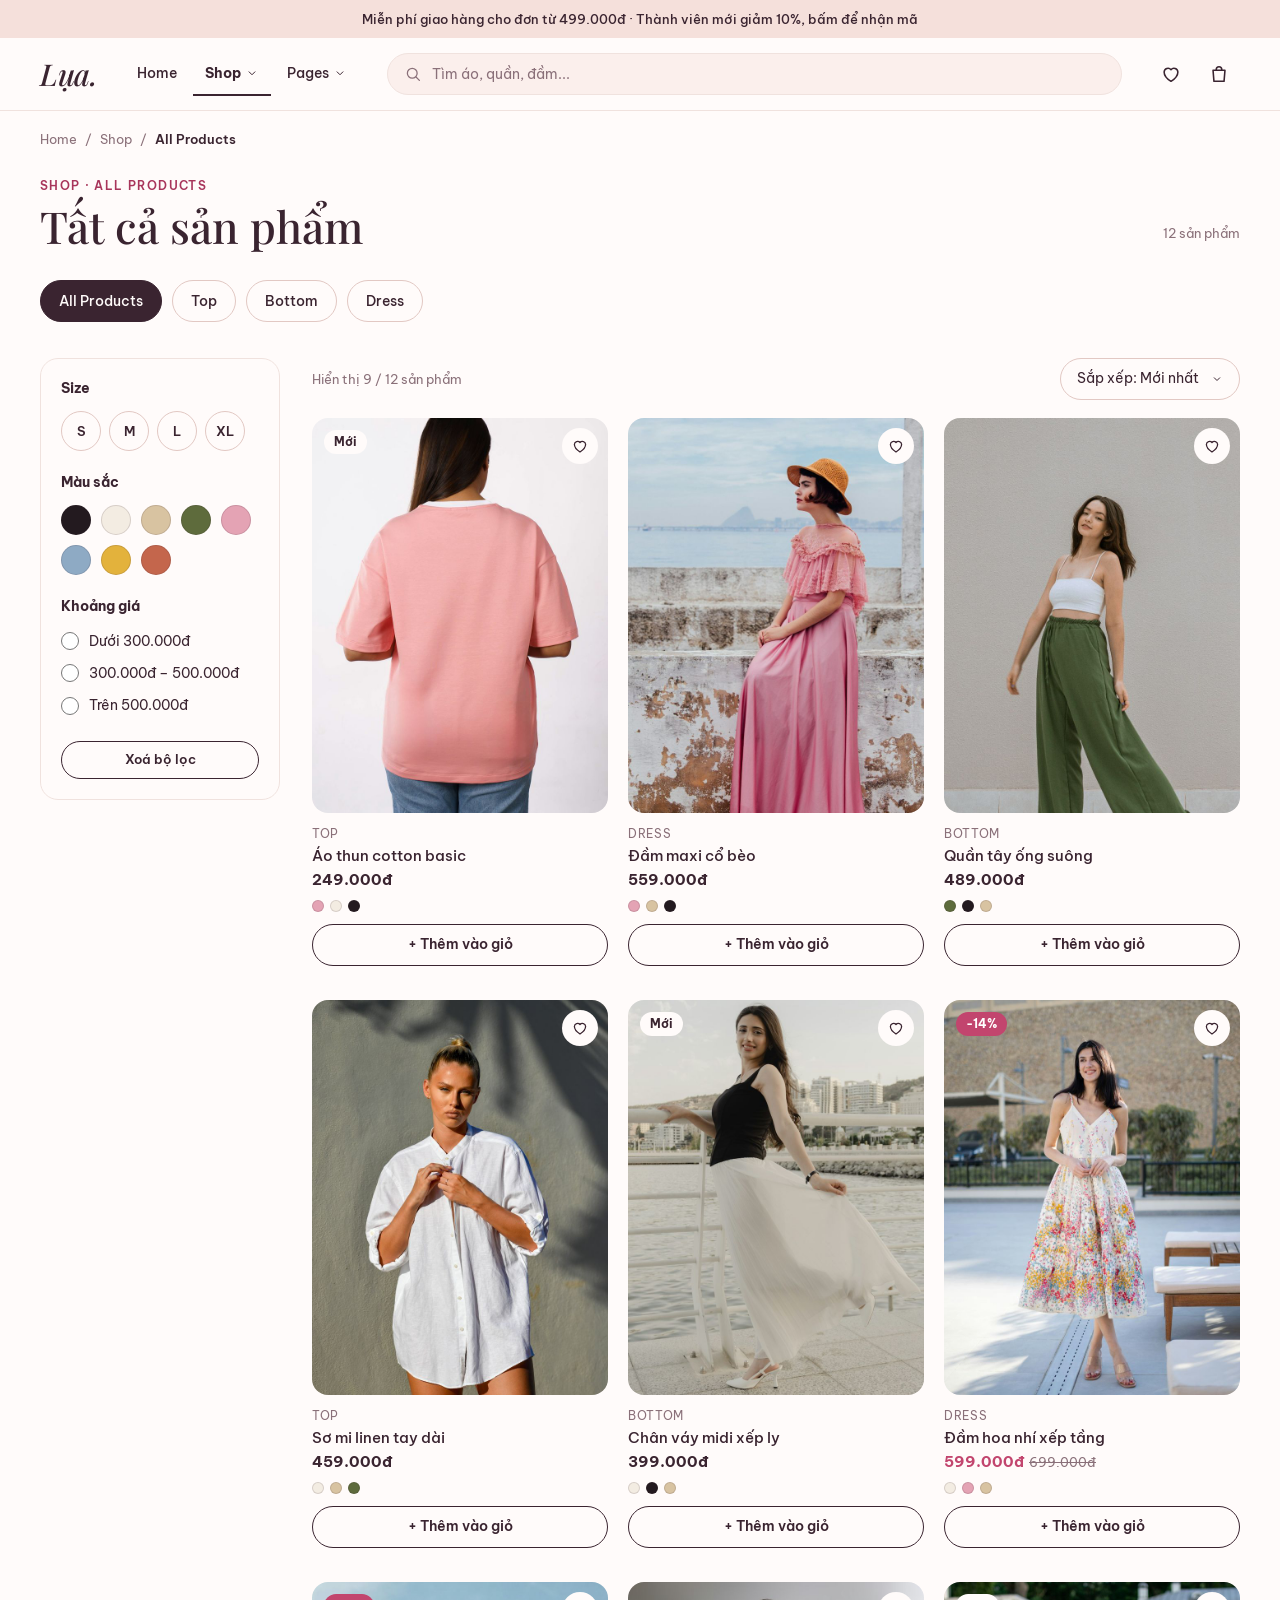
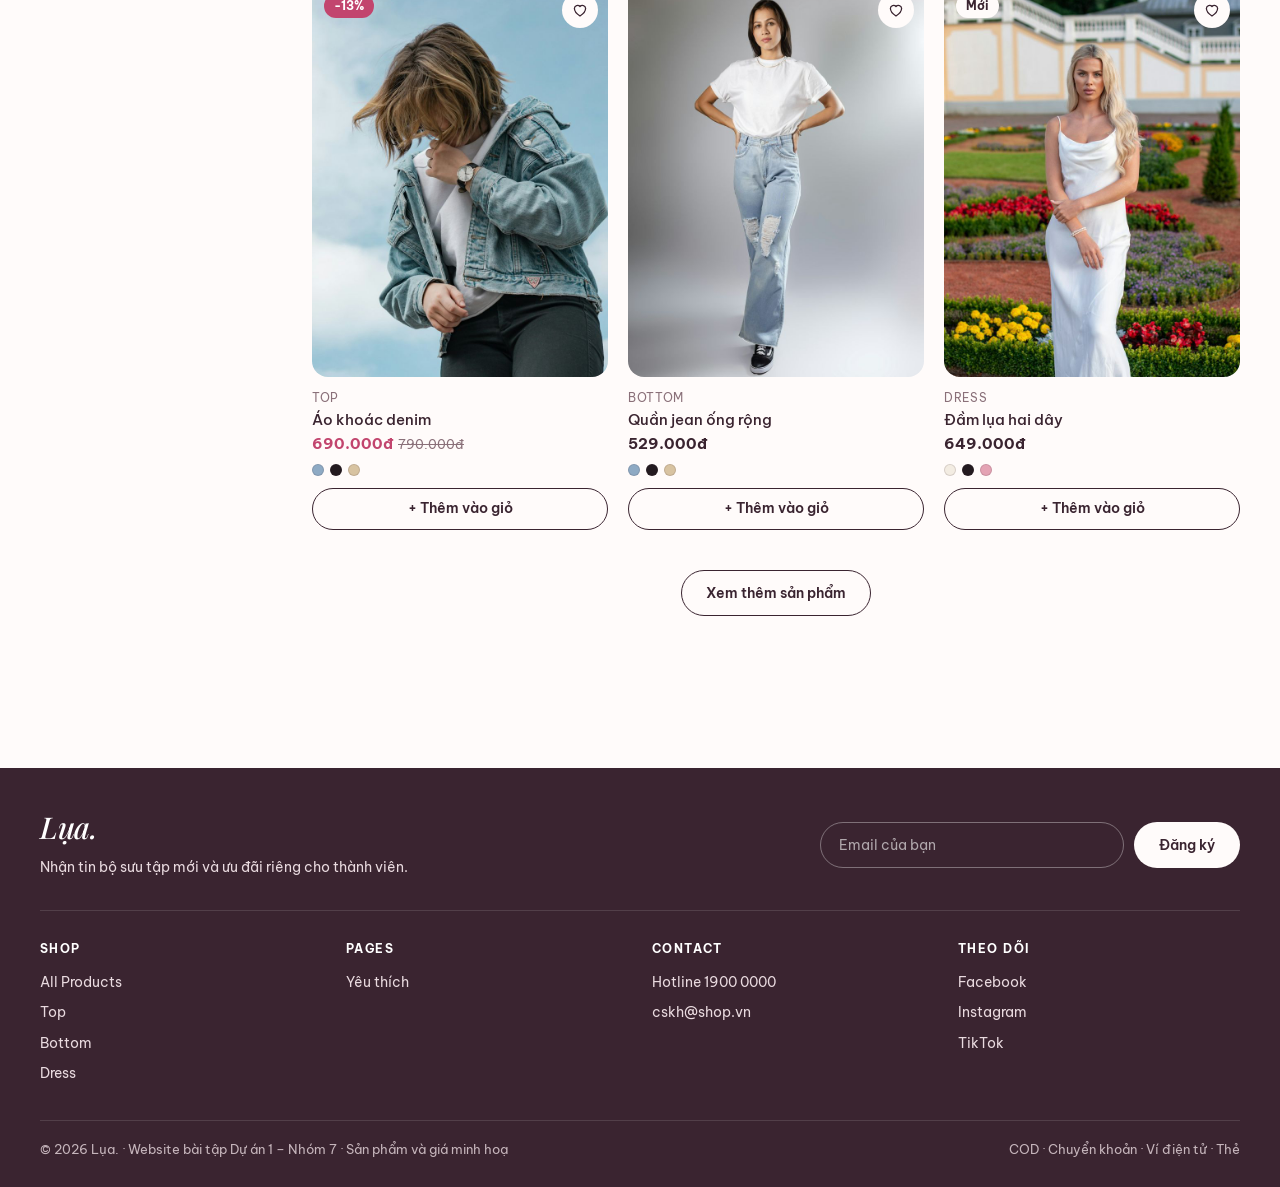
==== commit 09cd3bd3: "Thay hình minh hoạ bằng ảnh chụp quần áo (Unsplash), xoá workflow tạm Co-Authored-By: Claude Opus 5." ====
--- a/all-products.html
+++ b/all-products.html
@@ -89,7 +89,7 @@
         <h3>Size</h3>
         <div class="sizes"><button type="button" class="size" data-size="S" aria-pressed="false">S</button><button type="button" class="size" data-size="M" aria-pressed="false">M</button><button type="button" class="size" data-size="L" aria-pressed="false">L</button><button type="button" class="size" data-size="XL" aria-pressed="false">XL</button></div>
         <h3>Màu sắc</h3>
-        <div class="swatches"><button type="button" class="swatch" data-color="Đen" style="--c:#231A1F" aria-pressed="false" aria-label="Đen" title="Đen"></button><button type="button" class="swatch" data-color="Trắng kem" style="--c:#F3ECE2" aria-pressed="false" aria-label="Trắng kem" title="Trắng kem"></button><button type="button" class="swatch" data-color="Be" style="--c:#D8C3A1" aria-pressed="false" aria-label="Be" title="Be"></button><button type="button" class="swatch" data-color="Xanh rêu" style="--c:#5E6B3C" aria-pressed="false" aria-label="Xanh rêu" title="Xanh rêu"></button><button type="button" class="swatch" data-color="Hồng" style="--c:#E4A3B4" aria-pressed="false" aria-label="Hồng" title="Hồng"></button></div>
+        <div class="swatches"><button type="button" class="swatch" data-color="Đen" style="--c:#231A1F" aria-pressed="false" aria-label="Đen" title="Đen"></button><button type="button" class="swatch" data-color="Trắng kem" style="--c:#F3ECE2" aria-pressed="false" aria-label="Trắng kem" title="Trắng kem"></button><button type="button" class="swatch" data-color="Be" style="--c:#D8C3A1" aria-pressed="false" aria-label="Be" title="Be"></button><button type="button" class="swatch" data-color="Xanh rêu" style="--c:#5E6B3C" aria-pressed="false" aria-label="Xanh rêu" title="Xanh rêu"></button><button type="button" class="swatch" data-color="Hồng" style="--c:#E4A3B4" aria-pressed="false" aria-label="Hồng" title="Hồng"></button><button type="button" class="swatch" data-color="Xanh jean" style="--c:#8EAAC4" aria-pressed="false" aria-label="Xanh jean" title="Xanh jean"></button><button type="button" class="swatch" data-color="Vàng" style="--c:#E3B23C" aria-pressed="false" aria-label="Vàng" title="Vàng"></button><button type="button" class="swatch" data-color="Cam đất" style="--c:#C4664C" aria-pressed="false" aria-label="Cam đất" title="Cam đất"></button></div>
         <h3>Khoảng giá</h3>
         <div class="prices">
             <label><input type="radio" name="price" value="lt300"> Dưới 300.000đ</label>
@@ -206,7 +206,7 @@
     <form id="quickForm">
       <button type="button" class="x" data-close aria-label="Đóng"><svg viewBox="0 0 24 24" fill="none" stroke="currentColor" stroke-width="1.7" stroke-linecap="round" stroke-linejoin="round" aria-hidden="true"><path d="M6 6l12 12M18 6 6 18"/></svg></button>
       <div class="q-head">
-        <img id="quickImg" src="images/p11.svg" alt="" width="600" height="800">
+        <img id="quickImg" src="images/p11.jpg" alt="" width="720" height="960">
         <div>
           <p class="card-cat" id="quickCat"></p>
           <h3 id="quickName"></h3>
@@ -272,7 +272,7 @@
 
   <dialog id="promo" class="promo" aria-labelledby="promoTitle">
     <button type="button" class="x" data-close aria-label="Đóng"><svg viewBox="0 0 24 24" fill="none" stroke="currentColor" stroke-width="1.7" stroke-linecap="round" stroke-linejoin="round" aria-hidden="true"><path d="M6 6l12 12M18 6 6 18"/></svg></button>
-    <img src="images/promo.svg" alt="" width="1000" height="400">
+    <img src="images/promo.jpg" alt="" width="1000" height="400">
     <div class="promo-body">
       <p class="eyebrow">Thành viên mới</p>
       <h3 id="promoTitle">Giảm 10% cho đơn đầu tiên</h3>
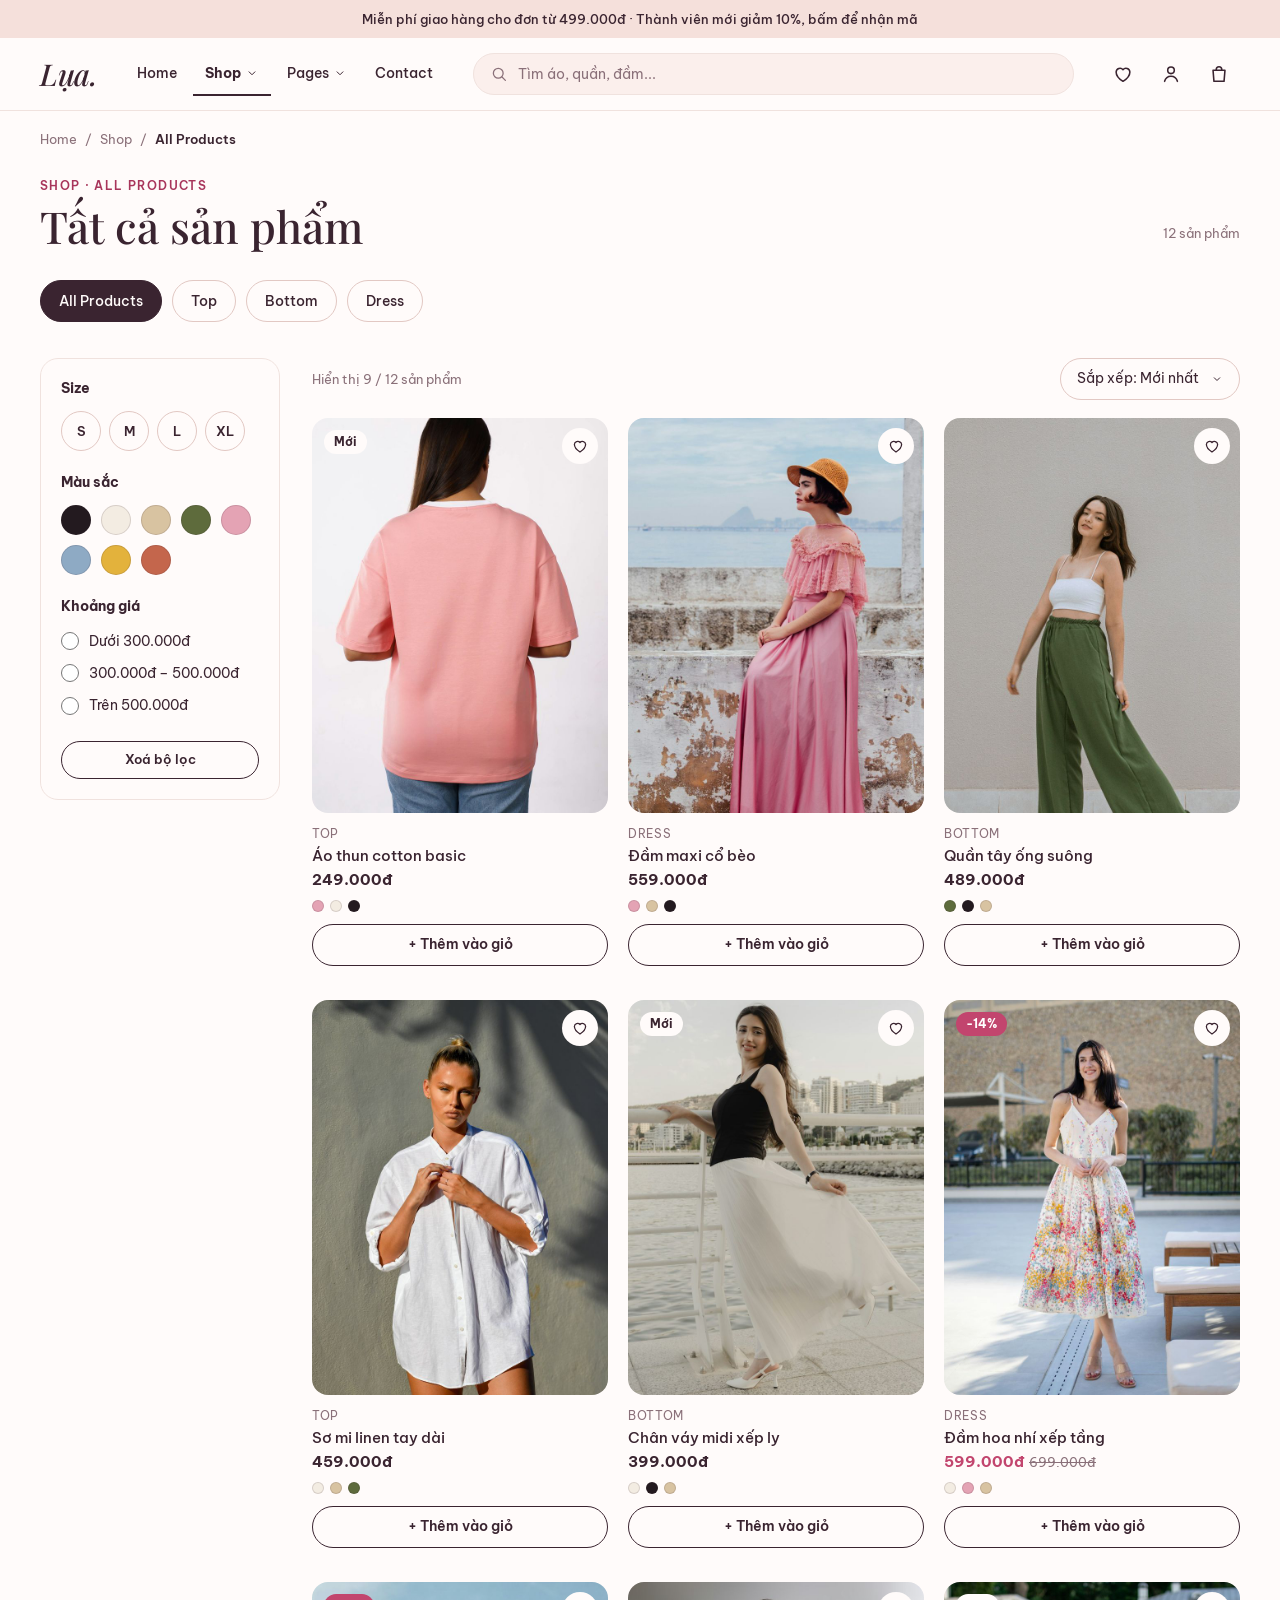
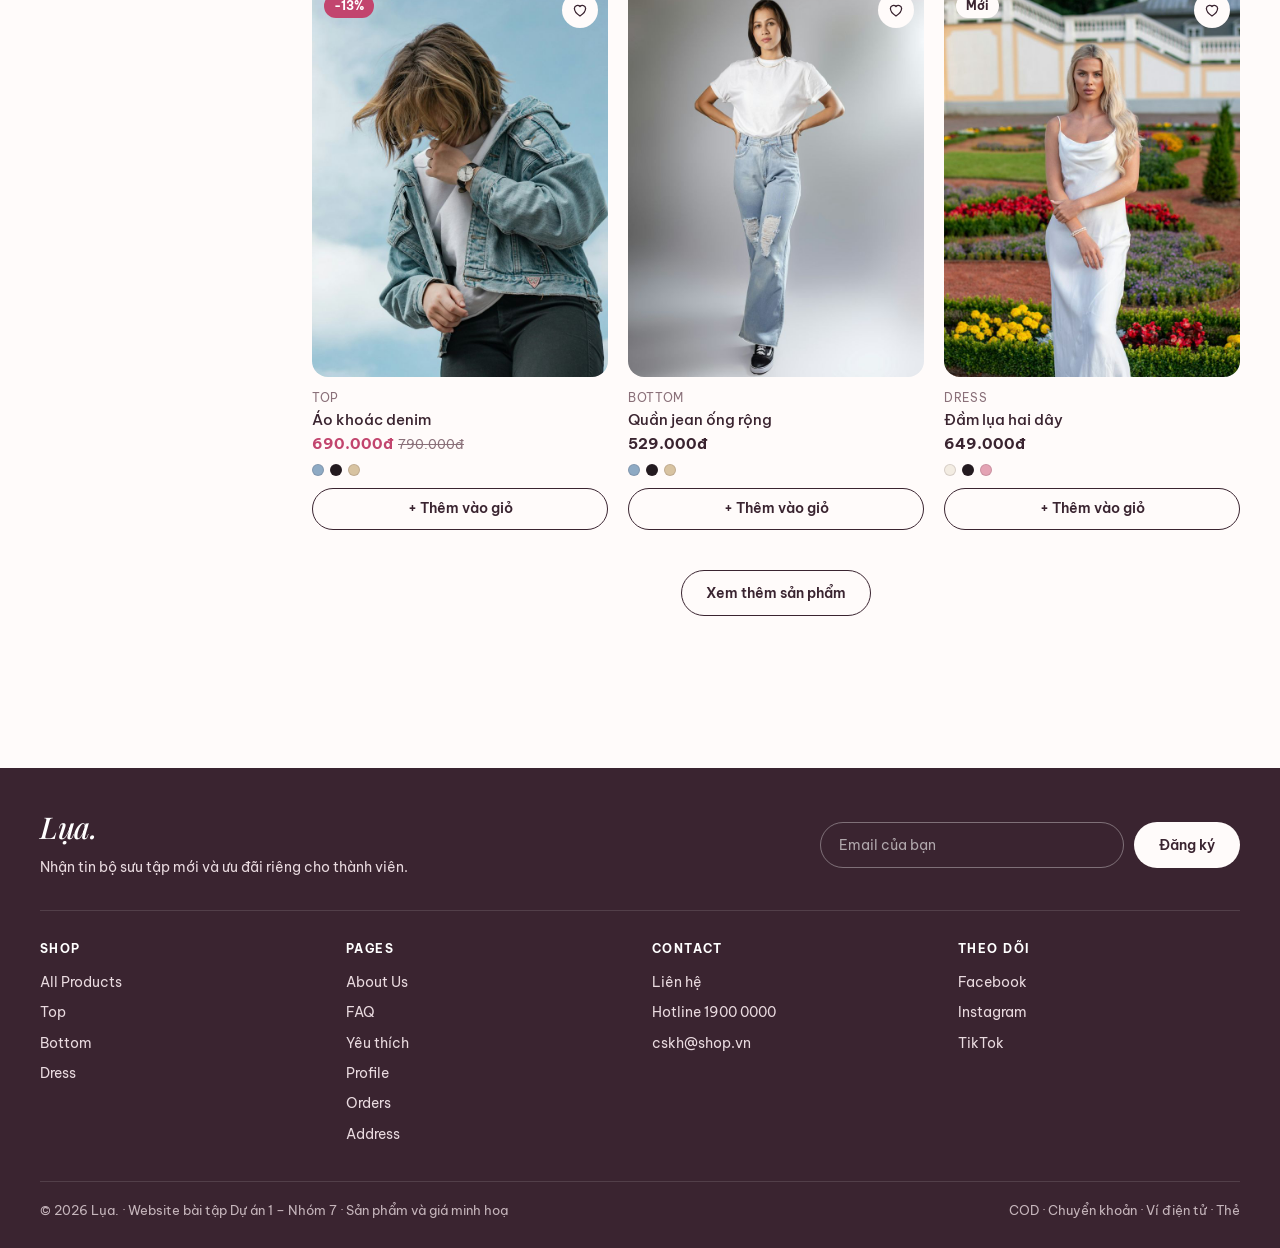
==== commit 2f509b5f: "Thêm Giỏ hàng, Thanh toán và 6 trang thông tin, tài khoản (việc 11, 12) - cart.html, checkout.html: " ====
--- a/all-products.html
+++ b/all-products.html
@@ -33,21 +33,22 @@
             <a href="top.html">Top</a>
             <a href="bottom.html">Bottom</a>
             <a href="dress.html">Dress</a>
-            <a href="cart.html" data-page-link="cart" hidden>Shopping Cart</a>
-            <a href="checkout.html" data-page-link="checkout" hidden>Checkout</a>
+            <a href="cart.html">Shopping Cart</a>
+            <a href="checkout.html">Checkout</a>
           </div>
         </div>
         <div class="dd">
           <button type="button">Pages <svg viewBox="0 0 24 24" fill="none" stroke="currentColor" stroke-width="1.7" stroke-linecap="round" stroke-linejoin="round" aria-hidden="true"><path d="m7 10 5 5 5-5"/></svg></button>
           <div class="dd-menu">
-            <a href="about.html" data-page-link="about" hidden>About Us</a>
-            <a href="faq.html" data-page-link="faq" hidden>FAQ</a>
+            <a href="about.html">About Us</a>
+            <a href="faq.html">FAQ</a>
             <button type="button" data-open="wish">Yêu thích</button>
-            <a href="orders.html" data-page-link="orders" hidden>Orders</a>
-            <a href="address.html" data-page-link="address" hidden>Address</a>
+            <a href="profile.html">Profile</a>
+            <a href="orders.html">Orders</a>
+            <a href="address.html">Address</a>
           </div>
         </div>
-        <a href="contact.html" data-page-link="contact" hidden>Contact</a>
+        <a href="contact.html">Contact</a>
       </nav>
       <form class="search d-only" action="all-products.html" role="search">
         <svg viewBox="0 0 24 24" fill="none" stroke="currentColor" stroke-width="1.7" stroke-linecap="round" stroke-linejoin="round" aria-hidden="true"><circle cx="11" cy="11" r="6.5"/><path d="m16 16 4.5 4.5"/></svg>
@@ -55,7 +56,7 @@
       </form>
       <div class="header-icons">
         <button type="button" class="icon-btn" data-open="wish" aria-label="Yêu thích"><svg viewBox="0 0 24 24" fill="none" stroke="currentColor" stroke-width="1.7" stroke-linecap="round" stroke-linejoin="round" aria-hidden="true"><path d="M12 20s-7.5-4.6-7.5-10.2A4.3 4.3 0 0 1 12 7.3a4.3 4.3 0 0 1 7.5 2.5C19.5 15.4 12 20 12 20z"/></svg></button>
-        <a class="icon-btn d-only" href="profile.html" data-page-link="profile" hidden aria-label="Tài khoản"><svg viewBox="0 0 24 24" fill="none" stroke="currentColor" stroke-width="1.7" stroke-linecap="round" stroke-linejoin="round" aria-hidden="true"><circle cx="12" cy="8" r="3.6"/><path d="M5 20c1-3.6 3.8-5.6 7-5.6s6 2 7 5.6"/></svg></a>
+        <a class="icon-btn d-only" href="profile.html" aria-label="Tài khoản"><svg viewBox="0 0 24 24" fill="none" stroke="currentColor" stroke-width="1.7" stroke-linecap="round" stroke-linejoin="round" aria-hidden="true"><circle cx="12" cy="8" r="3.6"/><path d="M5 20c1-3.6 3.8-5.6 7-5.6s6 2 7 5.6"/></svg></a>
         <button type="button" class="icon-btn" data-open="bag" aria-label="Giỏ hàng"><svg viewBox="0 0 24 24" fill="none" stroke="currentColor" stroke-width="1.7" stroke-linecap="round" stroke-linejoin="round" aria-hidden="true"><path d="M5.5 8h13l-1 12h-11l-1-12z"/><path d="M9 8V7a3 3 0 0 1 6 0v1"/></svg><span class="count-dot zero" data-cart-count>0</span></button>
       </div>
     </div>
@@ -138,15 +139,16 @@
         </div>
         <div>
           <h4>PAGES</h4>
-          <a href="about.html" data-page-link="about" hidden>About Us</a>
-          <a href="faq.html" data-page-link="faq" hidden>FAQ</a>
+          <a href="about.html">About Us</a>
+          <a href="faq.html">FAQ</a>
           <button type="button" data-open="wish">Yêu thích</button>
-          <a href="orders.html" data-page-link="orders" hidden>Orders</a>
-          <a href="address.html" data-page-link="address" hidden>Address</a>
+          <a href="profile.html">Profile</a>
+          <a href="orders.html">Orders</a>
+          <a href="address.html">Address</a>
         </div>
         <div>
           <h4>CONTACT</h4>
-          <a href="contact.html" data-page-link="contact" hidden>Liên hệ</a>
+          <a href="contact.html">Liên hệ</a>
           <span>Hotline 1900 0000</span>
           <span>cskh@shop.vn</span>
         </div>
@@ -176,19 +178,18 @@
       <a href="top.html">Top</a>
       <a href="bottom.html">Bottom</a>
       <a href="dress.html">Dress</a>
-      <a href="cart.html" data-page-link="cart" hidden>Shopping Cart</a>
-      <a href="checkout.html" data-page-link="checkout" hidden>Checkout</a>
+      <a href="cart.html">Shopping Cart</a>
+      <a href="checkout.html">Checkout</a>
       <p class="menu-label">Pages</p>
-      <a href="about.html" data-page-link="about" hidden>About Us</a>
-      <a href="faq.html" data-page-link="faq" hidden>FAQ</a>
+      <a href="about.html">About Us</a>
+      <a href="faq.html">FAQ</a>
       <button type="button" data-open="wish">Yêu thích</button>
-      <a href="orders.html" data-page-link="orders" hidden>Orders</a>
-      <a href="address.html" data-page-link="address" hidden>Address</a>
-      <a class="menu-top" href="contact.html" data-page-link="contact" hidden>Contact</a>
+      <a href="orders.html">Orders</a>
+      <a href="address.html">Address</a>
+      <a class="menu-top" href="contact.html">Contact</a>
     </nav>
-    <div class="btn-row" data-page-link="profile" hidden>
-      <a class="btn btn-pink btn-sm" href="profile.html">Đăng nhập</a>
-      <a class="btn btn-line btn-sm" href="profile.html">Đăng ký</a>
+    <div class="btn-row">
+      <a class="btn btn-pink btn-sm" href="profile.html"><svg viewBox="0 0 24 24" fill="none" stroke="currentColor" stroke-width="1.7" stroke-linecap="round" stroke-linejoin="round" aria-hidden="true"><circle cx="12" cy="8" r="3.6"/><path d="M5 20c1-3.6 3.8-5.6 7-5.6s6 2 7 5.6"/></svg> Tài khoản của tôi</a>
     </div>
   </dialog>
 
@@ -241,8 +242,8 @@
     <div class="bag-foot" id="bagFoot" hidden>
       <div class="bag-total"><span>Tạm tính</span><b id="bagTotal">0đ</b></div>
       <p class="note">Phí giao hàng và mã giảm giá tính ở bước thanh toán.</p>
-      <a class="btn btn-pink btn-block" href="checkout.html" data-page-link="checkout" hidden>Thanh toán</a>
-      <a class="btn btn-line btn-block" href="cart.html" data-page-link="cart" hidden>Xem giỏ hàng</a>
+      <a class="btn btn-pink btn-block" href="checkout.html">Thanh toán</a>
+      <a class="btn btn-line btn-block" href="cart.html">Xem giỏ hàng</a>
       <button type="button" class="link" data-close>Tiếp tục mua sắm</button>
     </div>
   </dialog>
--- a/style.css
+++ b/style.css
@@ -24,7 +24,7 @@
 body { margin: 0; background: var(--bg); color: var(--ink); font: 15px/1.6 var(--sans); -webkit-font-smoothing: antialiased; }
 img { display: block; max-width: 100%; height: auto; }
 a { color: inherit; text-decoration: none; }
-button, input, select { font: inherit; color: inherit; }
+button, input, select, textarea { font: inherit; color: inherit; }
 button { cursor: pointer; background: none; border: 0; padding: 0; }
 h1, h2, h3, h4 { margin: 0; font-weight: 500; }
 p { margin: 0; }
@@ -276,6 +276,280 @@
 .toast small { color: var(--muted); font-size: 12.5px; }
 .toast .x { position: static; width: 28px; height: 28px; }
 .toast-actions { grid-column: 1 / -1; display: grid; grid-template-columns: 1fr 1fr; gap: 10px; margin-top: 10px; }
+
+/* =====================================================================
+   Trang của Anh Tú (việc 11, 12): Cart, Checkout, About, Contact, FAQ, Profile, Orders, Address
+   ===================================================================== */
+.page { padding-top: 18px; padding-bottom: 72px; }
+.page.narrow { max-width: calc(820px + 48px); }
+.page-title { margin: 26px 0 28px; }
+.page-intro { display: grid; gap: 8px; margin: 26px 0 32px; }
+.crumbs .plain { color: var(--muted); }
+.btn-xs { min-height: 32px; padding: 0 14px; font-size: 12.5px; font-weight: 600; }
+.btn-row.center { justify-content: center; }
+.tag { display: inline-block; padding: 2px 10px; border-radius: 999px; background: var(--soft); color: var(--ink-2); font-size: 11.5px; font-weight: 600; vertical-align: middle; }
+.tag.pink { background: var(--accent); color: #fff; }
+.free { color: var(--accent); font-weight: 600; }
+.minus { color: var(--accent); }
+.note { color: var(--muted); font-size: 12.5px; }
+.note svg, .demo-note svg { width: 15px; height: 15px; vertical-align: -3px; margin-right: 4px; }
+
+/* Form */
+.fields { display: grid; grid-template-columns: 1fr 1fr; gap: 14px 16px; }
+.fields.one { grid-template-columns: 1fr; }
+.field { display: grid; gap: 6px; align-content: start; }
+.field.wide { grid-column: 1 / -1; }
+.field > span { font-size: 13px; font-weight: 600; }
+.field input, .field select, .field textarea { width: 100%; min-height: 46px; padding: 10px 16px; border: 1px solid var(--line); border-radius: 12px; background: #fff; outline: 0; font-size: 14px; }
+.field textarea { resize: vertical; min-height: 96px; }
+.field select { appearance: none; -webkit-appearance: none; padding-right: 40px; background: #fff url("data:image/svg+xml,%3Csvg xmlns='http://www.w3.org/2000/svg' width='12' height='12' viewBox='0 0 24 24' fill='none' stroke='%233A2430' stroke-width='2'%3E%3Cpath d='m6 9 6 6 6-6'/%3E%3C/svg%3E") no-repeat right 16px center; cursor: pointer; }
+.field input:focus, .field select:focus, .field textarea:focus { border-color: var(--ink); }
+.field.bad input, .field.bad select, .field.bad textarea { border-color: #C0392B; background: #FFF7F6; }
+.err { color: #B3261E; font-size: 12.5px; min-height: 0; }
+.err:empty { display: none; }
+.err.block { display: block; margin-top: 6px; }
+.check { display: inline-flex; align-items: center; gap: 8px; font-size: 13.5px; cursor: pointer; }
+.check input { width: 18px; height: 18px; margin: 0; accent-color: var(--accent); }
+.alert { display: flex; gap: 10px; align-items: center; margin-bottom: 22px; padding: 14px 16px; border: 1px solid #E6A5A0; border-radius: 12px; background: #FFF1F0; color: #8E1F17; font-size: 14px; }
+.alert svg { width: 20px; height: 20px; flex: none; }
+
+/* Ô chọn dạng thẻ (địa chỉ, vận chuyển, thanh toán) */
+.opts { display: grid; gap: 10px; }
+.opt { position: relative; display: flex; align-items: center; gap: 14px; padding: 14px 16px; border: 1px solid var(--line); border-radius: 14px; background: #fff; cursor: pointer; }
+.opt input { width: 18px; height: 18px; margin: 0; flex: none; accent-color: var(--accent); }
+.opt:has(input:checked) { border-color: var(--accent); background: #FCEEF2; }
+.opt:has(input:focus-visible) { outline: 2px solid var(--accent); outline-offset: 2px; }
+.opt.off { opacity: .55; cursor: not-allowed; }
+.opt-ic { display: grid; place-items: center; width: 34px; height: 34px; flex: none; border-radius: 10px; background: var(--soft); font-weight: 700; color: var(--accent-dark); }
+.opt-ic svg { width: 19px; height: 19px; }
+.opt-txt { flex: 1; display: grid; gap: 2px; min-width: 0; }
+.opt-txt b { font-size: 14px; font-weight: 600; }
+.opt-txt small { color: var(--muted); font-size: 12.5px; }
+.opt-right { font-size: 14px; font-weight: 600; white-space: nowrap; }
+.seg { display: inline-flex; padding: 3px; border: 1px solid var(--line); border-radius: 999px; background: #fff; }
+.seg label { position: relative; cursor: pointer; }
+.seg input { position: absolute; opacity: 0; inset: 0; margin: 0; cursor: pointer; }
+.seg span { display: block; padding: 6px 14px; border-radius: 999px; font-size: 13px; font-weight: 600; }
+.seg input:checked + span { background: var(--ink); color: var(--bg); }
+.seg input:focus-visible + span { outline: 2px solid var(--accent); outline-offset: 2px; }
+.box-form { display: grid; gap: 16px; margin-top: 14px; padding: 20px; border: 1.5px solid var(--accent); border-radius: 16px; background: var(--bg); }
+.box-title { font-weight: 700; font-size: 15px; }
+.addr-extra { display: flex; flex-wrap: wrap; align-items: center; justify-content: space-between; gap: 12px; }
+
+/* Tóm tắt đơn (Giỏ hàng, Thanh toán, Đơn hàng) */
+.summary { position: sticky; top: 96px; display: grid; gap: 14px; padding: 24px; border-radius: 20px; background: var(--soft); }
+.summary h2 { font-size: 24px; }
+.sum-rows { display: grid; gap: 10px; padding-top: 14px; border-top: 1px solid var(--line); }
+.sum-row { display: flex; justify-content: space-between; gap: 16px; font-size: 14px; color: var(--ink-2); }
+.sum-row > span:last-child { text-align: right; color: var(--ink); }
+.sum-row.total { padding-top: 12px; border-top: 1px solid var(--line); color: var(--ink); font-weight: 600; }
+.sum-row.total b { font-size: 20px; }
+.sum-items { display: grid; gap: 12px; }
+.sum-item { display: grid; grid-template-columns: auto 1fr auto; gap: 12px; align-items: center; font-size: 13.5px; }
+.sum-item small { display: block; color: var(--muted); font-size: 12px; }
+.sum-item > span > b { font-weight: 600; }
+.thumb { position: relative; display: block; width: 52px; }
+.thumb img { width: 52px; height: 69px; object-fit: cover; border-radius: 10px; }
+.thumb i { position: absolute; top: -6px; right: -6px; min-width: 20px; height: 20px; padding: 0 5px; border-radius: 99px; background: var(--ink); color: #fff; font: 700 11px/20px var(--sans); text-align: center; }
+.coupon { display: flex; gap: 8px; }
+.coupon input { flex: 1; min-width: 0; height: 42px; padding: 0 16px; border: 1px solid var(--line); border-radius: 999px; background: #fff; outline: 0; font-size: 13.5px; }
+.coupon input:focus { border-color: var(--ink); }
+.coupon-on { display: flex; align-items: center; gap: 10px; padding: 10px 14px; border: 1.5px dashed var(--accent); border-radius: 12px; background: var(--bg); font-size: 13px; }
+.coupon-on svg { width: 18px; height: 18px; color: var(--accent); flex: none; }
+.coupon-on span { flex: 1; }
+.coupon-on b { color: var(--accent-dark); letter-spacing: .06em; }
+
+/* Giỏ hàng */
+.ship-band { display: flex; gap: 14px; align-items: center; margin-bottom: 28px; padding: 16px 20px; border-radius: 16px; background: #F8E1E8; font-size: 14px; }
+.ship-band > svg { width: 24px; height: 24px; flex: none; color: var(--accent); }
+.ship-band > div { flex: 1; }
+.cart-grid { display: grid; grid-template-columns: 1fr 380px; gap: 40px; align-items: start; }
+.cart-lines { list-style: none; margin: 0 0 24px; padding: 0; border-top: 1px solid var(--line-soft); }
+.cart-line { position: relative; display: grid; grid-template-columns: 96px 1fr auto; gap: 18px; padding: 20px 44px 20px 0; border-bottom: 1px solid var(--line-soft); }
+.cart-line img { width: 96px; height: 128px; object-fit: cover; border-radius: 12px; }
+.cl-info { display: grid; gap: 6px; align-content: start; }
+.cl-info b { font-weight: 600; font-size: 15px; }
+.cl-info small { color: var(--muted); font-size: 13px; }
+.cl-info .qty { justify-self: start; margin-top: 6px; }
+.cl-price { display: grid; gap: 2px; justify-items: end; align-content: start; font-size: 15px; }
+.cl-price .sale { color: var(--accent); }
+.cl-price del, .cl-price small { color: var(--muted); font-size: 12.5px; font-weight: 400; }
+.cart-line .x { top: 16px; right: 0; }
+.empty-state { display: grid; justify-items: center; gap: 12px; padding: 40px 16px 8px; text-align: center; }
+.empty-state p { color: var(--ink-2); }
+.empty-state .btn { margin-top: 6px; }
+.empty-state.small { padding: 32px 16px; border: 1px dashed var(--line); border-radius: 18px; }
+.empty-state.small h2 { font-size: 22px; }
+.empty-ic, .done-ic { display: grid; place-items: center; width: 76px; height: 76px; border-radius: 999px; background: var(--soft-2); color: var(--accent); }
+.empty-ic svg { width: 34px; height: 34px; }
+
+/* Thanh toán */
+.co-grid { display: grid; grid-template-columns: 1fr 380px; gap: 40px; align-items: start; }
+.co-main { display: grid; gap: 30px; }
+.co-step { display: grid; gap: 14px; }
+.co-step h2, .acc-card h2 { display: flex; align-items: center; gap: 12px; font-size: 22px; }
+.num { display: grid; place-items: center; width: 28px; height: 28px; flex: none; border-radius: 99px; background: var(--ink); color: var(--bg); font: 700 13px/1 var(--sans); }
+.step-head { display: flex; align-items: center; justify-content: space-between; gap: 12px; }
+.demo-note { color: var(--ink-2); font-size: 13px; }
+.success { display: grid; justify-items: center; gap: 14px; max-width: 560px; margin: 32px auto 0; text-align: center; }
+.done-ic { background: var(--accent); color: #fff; }
+.done-ic svg { width: 36px; height: 36px; }
+.done-card { width: 100%; display: grid; gap: 12px; margin-top: 8px; padding: 22px; border-radius: 18px; background: var(--soft); text-align: left; }
+.done-card .sum-items { padding: 12px 0; border-top: 1px solid var(--line); }
+.success .btn-row { margin-top: 8px; }
+
+/* About Us */
+.about-hero { display: grid; grid-template-columns: 1fr 1fr; gap: 56px; align-items: center; margin-top: 26px; }
+.about-hero > div { display: grid; gap: 16px; }
+.about-hero img { width: 100%; aspect-ratio: 5 / 4; object-fit: cover; border-radius: 24px; }
+.stats { list-style: none; display: flex; gap: 40px; margin: 10px 0 0; padding: 0; }
+.stats b { display: block; font: 600 30px/1.1 var(--serif); }
+.stats small { color: var(--muted); font-size: 12.5px; }
+.values { list-style: none; display: grid; grid-template-columns: repeat(3, 1fr); gap: 20px; margin: 56px 0 0; padding: 0; }
+.values li { display: grid; gap: 8px; padding: 24px; border-radius: 20px; background: var(--soft); }
+.values .ic { display: grid; place-items: center; width: 44px; height: 44px; border-radius: 999px; background: var(--bg); color: var(--accent); }
+.values .ic svg { width: 22px; height: 22px; }
+.values b { font-size: 16px; }
+.values p { color: var(--ink-2); font-size: 14px; }
+.lookbook { display: grid; grid-template-columns: repeat(4, 1fr); gap: 20px; }
+.look { position: relative; overflow: hidden; border-radius: 18px; }
+.look img { width: 100%; aspect-ratio: 3 / 4; object-fit: cover; transition: transform .35s; }
+.look:hover img { transform: scale(1.03); }
+.look span { position: absolute; left: 12px; bottom: 12px; padding: 6px 12px; border-radius: 999px; background: var(--bg); font-size: 13px; font-weight: 600; }
+.cta-band { display: flex; align-items: center; justify-content: space-between; flex-wrap: wrap; gap: 18px; margin-top: 64px; padding: 32px 40px; border-radius: 24px; background: var(--soft-2); }
+.cta-band h2 { font-style: italic; }
+
+/* Contact */
+.contact-grid { display: grid; grid-template-columns: 1fr 1fr; gap: 32px; align-items: start; }
+.info-list { list-style: none; display: grid; gap: 12px; margin: 0 0 16px; padding: 0; }
+.info-list li { display: flex; align-items: center; gap: 14px; padding: 14px 18px; border-radius: 16px; background: var(--soft); }
+.info-list .ic { display: grid; place-items: center; width: 40px; height: 40px; flex: none; border-radius: 999px; background: var(--bg); color: var(--accent); }
+.info-list .ic svg { width: 20px; height: 20px; }
+.info-list small { display: block; color: var(--muted); font-size: 12px; }
+.info-list b { font-weight: 600; font-size: 14.5px; }
+.map { position: relative; height: 230px; border-radius: 18px; overflow: hidden; background:
+  linear-gradient(90deg, transparent 31%, #fff 31%, #fff 34%, transparent 34%, transparent 64%, #fff 64%, #fff 67%, transparent 67%),
+  linear-gradient(0deg, transparent 30%, #fff 30%, #fff 34%, transparent 34%, transparent 66%, #fff 66%, #fff 70%, transparent 70%),
+  var(--soft-2); }
+.map-pin { position: absolute; left: 50%; top: 50%; display: grid; place-items: center; width: 46px; height: 46px; border-radius: 999px; background: var(--accent); color: #fff; transform: translate(-50%, -60%); box-shadow: 0 8px 20px rgba(194, 69, 110, .35); }
+.map-pin svg { width: 24px; height: 24px; }
+.map-label { position: absolute; left: 50%; top: 50%; transform: translate(-50%, 28px); padding: 4px 12px; border-radius: 999px; background: var(--bg); font-size: 12.5px; font-weight: 600; white-space: nowrap; }
+.form-card { display: grid; gap: 16px; padding: 28px; border: 1px solid var(--line-soft); border-radius: 20px; background: #fff; box-shadow: 0 10px 30px rgba(58, 36, 48, .05); }
+.form-card h2 { font-size: 24px; }
+
+/* FAQ */
+.faq-search { flex: none; height: 48px; margin-bottom: 28px; }
+.faq-group { display: grid; margin-bottom: 26px; }
+.faq-group > h2 { margin-bottom: 4px; font: 600 12px/1.4 var(--sans); }
+.qa { border-bottom: 1px solid var(--line); }
+.qa summary { display: flex; align-items: center; justify-content: space-between; gap: 16px; padding: 16px 0; font-weight: 600; font-size: 15px; cursor: pointer; list-style: none; }
+.qa summary::-webkit-details-marker { display: none; }
+.qa summary svg { width: 18px; height: 18px; flex: none; transition: transform .2s; }
+.qa[open] summary svg { transform: rotate(180deg); }
+.qa p { padding: 0 0 18px; color: var(--ink-2); font-size: 14.5px; }
+.narrow .help { margin-top: 32px; }
+
+/* Tài khoản: Profile, Orders, Address */
+.account { display: grid; grid-template-columns: 260px 1fr; gap: 32px; align-items: start; margin-top: 26px; }
+.acc-side { position: sticky; top: 96px; display: grid; gap: 14px; padding: 18px; border-radius: 20px; background: var(--soft); }
+.acc-user { display: flex; align-items: center; gap: 12px; padding: 4px 4px 14px; border-bottom: 1px solid var(--line); }
+.acc-user b { display: block; font-size: 14.5px; }
+.acc-user small { color: var(--muted); font-size: 12.5px; word-break: break-all; }
+.avatar { display: grid; place-items: center; width: 44px; height: 44px; flex: none; border-radius: 999px; background: var(--accent); color: #fff; font: 700 15px/1 var(--sans); }
+.avatar.lg { width: 64px; height: 64px; font-size: 20px; }
+.acc-nav { display: grid; gap: 4px; }
+.acc-nav a { display: flex; align-items: center; gap: 10px; padding: 10px 12px; border-radius: 12px; font-size: 14px; font-weight: 500; }
+.acc-nav a svg { width: 19px; height: 19px; }
+.acc-nav a:hover { background: var(--bg); }
+.acc-nav a.on { background: var(--bg); font-weight: 700; color: var(--accent-dark); }
+.acc-demo { display: grid; gap: 6px; padding: 12px 4px 0; border-top: 1px solid var(--line); color: var(--muted); font-size: 12px; }
+.acc-demo .link { display: inline-flex; align-items: center; gap: 6px; justify-self: start; font-size: 12.5px; }
+.acc-demo .link svg { width: 14px; height: 14px; }
+.acc-main { display: grid; gap: 20px; min-width: 0; }
+.acc-card { display: grid; gap: 18px; padding: 26px; border: 1px solid var(--line-soft); border-radius: 20px; background: #fff; }
+.acc-card h2 { font-size: 22px; }
+.acc-card h2 + .fields { margin-top: -2px; }
+.acc-hello { display: flex; align-items: center; gap: 18px; background: var(--soft); border: 0; }
+.acc-hello h1 { font-size: 28px; }
+.acc-hello p { display: flex; align-items: center; gap: 8px; margin-top: 4px; color: var(--muted); font-size: 13px; }
+.acc-title { font-size: 36px; }
+.acc-head { display: flex; align-items: center; justify-content: space-between; gap: 16px; }
+.size-hint { color: var(--ink-2); font-size: 13.5px; }
+.size-hint:empty { display: none; }
+.chips.tabs { margin: 0; }
+.tabs button { padding: 8px 16px; border: 1px solid var(--line); border-radius: 999px; font-size: 13.5px; font-weight: 500; background: var(--bg); }
+.tabs button span { color: var(--muted); font-size: 12px; }
+.tabs button.on { background: var(--ink); border-color: var(--ink); color: var(--bg); }
+.tabs button.on span { color: var(--line); }
+.order { display: grid; gap: 16px; padding: 22px; border: 1px solid var(--line-soft); border-radius: 20px; background: #fff; }
+.order.is-new { border-color: var(--accent); box-shadow: 0 0 0 3px #FCE3EA; }
+.order-head { display: flex; align-items: flex-start; justify-content: space-between; gap: 12px; }
+.order-head b { font-size: 16px; }
+.order-head small { display: block; color: var(--muted); font-size: 12.5px; }
+.status { padding: 4px 12px; border-radius: 999px; font-size: 12px; font-weight: 700; white-space: nowrap; }
+.status.wait { background: #FFF3D6; color: #8A5A00; }
+.status.ship { background: #FCE3EA; color: var(--accent-dark); }
+.status.done { background: #E3F1E6; color: #2E6B3C; }
+.track { list-style: none; display: grid; grid-template-columns: repeat(4, 1fr); gap: 6px; margin: 0; padding: 0; counter-reset: s; }
+.track li { padding-top: 10px; border-top: 3px solid var(--line-soft); color: var(--muted); font-size: 12px; }
+.track li.done { border-top-color: var(--accent); color: var(--ink-2); }
+.track li.now { color: var(--ink); font-weight: 700; }
+.order-items { display: grid; gap: 12px; }
+.order-more summary { color: var(--ink-2); font-size: 13px; text-decoration: underline; text-underline-offset: 3px; cursor: pointer; }
+.order-more[open] { display: grid; gap: 10px; }
+.order-more[open] summary { margin-bottom: 4px; }
+.order-foot { display: flex; align-items: center; justify-content: space-between; gap: 12px; padding-top: 14px; border-top: 1px solid var(--line-soft); font-size: 14px; }
+.order-foot b { font-size: 17px; }
+.acc-form { margin-top: 0; }
+.addr-list, #orderList { display: grid; gap: 16px; }
+.addr-card { display: grid; gap: 8px; padding: 20px; border: 1px solid var(--line-soft); border-radius: 18px; background: #fff; }
+.addr-card.is-default { border-color: var(--accent); }
+.addr-top { display: flex; align-items: center; justify-content: space-between; flex-wrap: wrap; gap: 8px; }
+.addr-top b { font-size: 15px; }
+.addr-card p { color: var(--ink-2); font-size: 14px; }
+.addr-card .btn-row { gap: 8px; margin-top: 4px; }
+
+@media (max-width: 1100px) {
+  .cart-grid, .co-grid { grid-template-columns: 1fr 330px; gap: 28px; }
+  .account { grid-template-columns: 220px 1fr; gap: 24px; }
+}
+
+@media (max-width: 900px) {
+  .page { padding-top: 12px; padding-bottom: 48px; }
+  .page-title { margin: 20px 0 20px; }
+  .page-intro { margin: 20px 0 24px; }
+  .fields { grid-template-columns: 1fr; }
+  .cart-grid, .co-grid { grid-template-columns: 1fr; gap: 28px; }
+  .summary, .acc-side { position: static; }
+  .cart-line { grid-template-columns: 76px 1fr; padding-right: 36px; }
+  .cart-line img { width: 76px; height: 101px; }
+  .cl-price { grid-column: 2; justify-items: start; }
+  .ship-band { padding: 14px 16px; }
+  .co-step h2, .acc-card h2 { font-size: 20px; }
+  .opt { padding: 12px 14px; gap: 10px; }
+  .opt-ic { width: 30px; height: 30px; }
+  .about-hero, .contact-grid { grid-template-columns: 1fr; gap: 24px; }
+  .about-hero img { order: -1; }
+  .stats { gap: 28px; }
+  .values { grid-template-columns: 1fr; gap: 12px; margin-top: 36px; }
+  .lookbook { grid-template-columns: 1fr 1fr; gap: 12px; }
+  .cta-band { padding: 24px 20px; margin-top: 44px; }
+  .form-card { padding: 20px 18px; }
+  .account { grid-template-columns: 1fr; gap: 18px; margin-top: 18px; }
+  .acc-side { padding: 12px; }
+  .acc-user { display: none; }
+  .acc-nav { grid-template-columns: repeat(3, 1fr); gap: 6px; }
+  .acc-nav a { justify-content: center; padding: 9px 6px; font-size: 13px; text-align: center; }
+  .acc-nav a svg { display: none; }
+  .acc-demo { display: flex; flex-wrap: wrap; align-items: center; justify-content: space-between; gap: 6px; padding-top: 10px; }
+  .acc-card, .order { padding: 18px 16px; }
+  .acc-title { font-size: 30px; }
+  .acc-hello h1 { font-size: 24px; }
+  .track li { font-size: 11px; }
+  .order-foot { flex-wrap: wrap; }
+  .done-card { padding: 18px 16px; }
+  .success h1 { font-size: 30px; }
+}
 
 /* ---------- Máy tính bảng ---------- */
 @media (max-width: 1100px) {
